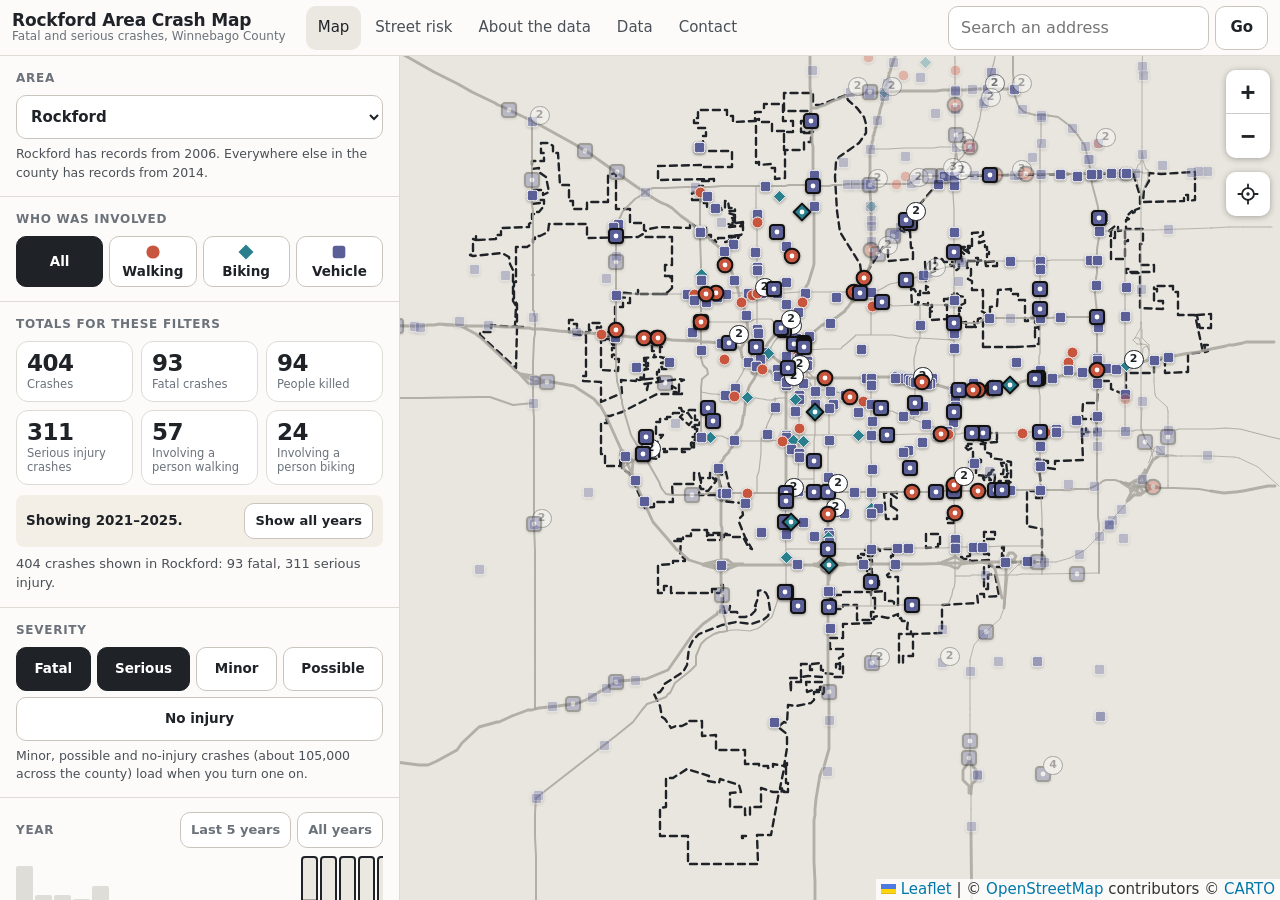
==== index.html @ ce089ec9 "Add files via upload Add Rockford Area Crash Map site." ====
<!doctype html>
<html lang="en">
<head>
<meta charset="utf-8">
<meta name="viewport" content="width=device-width, initial-scale=1, viewport-fit=cover">
<meta name="theme-color" content="#fcfbf9">
<title>Rockford Area Crash Map</title>
<meta name="description" content="Fatal and serious-injury crashes in Rockford and Winnebago County, Illinois, from Illinois Department of Transportation crash data: Rockford 2006–2025, the rest of the county 2014–2025. An initiative of I Bike Rockford.">
<meta property="og:title" content="Rockford Area Crash Map">
<meta property="og:description" content="Fatal and serious-injury crashes in Rockford and Winnebago County, Illinois.">
<link rel="icon" href="data:image/svg+xml,%3Csvg xmlns='http://www.w3.org/2000/svg' viewBox='0 0 32 32'%3E%3Ccircle cx='16' cy='16' r='12' fill='%23C8553D' stroke='%231f2328' stroke-width='3'/%3E%3Ccircle cx='16' cy='16' r='4' fill='white'/%3E%3C/svg%3E">
<link rel="stylesheet" href="vendor/leaflet/leaflet.css">
<link rel="stylesheet" href="css/style.css">
</head>
<body class="is-map">
<a class="skip" href="#panel">Skip to filters</a>

<header class="hdr">
  <a class="brand" href="#" aria-label="Rockford Area Crash Map, home"><b>Rockford Area Crash Map</b><span>Fatal and serious crashes, Winnebago County</span></a>
  <nav class="nav" aria-label="Main">
    <a href="#" data-v="">Map</a><a href="#network" data-v="network">Street risk</a><a href="#about" data-v="about">About the data</a><a href="#data" data-v="data">Data</a><a href="#contact" data-v="contact">Contact</a>
  </nav>
  <form class="search" id="search" role="search">
    <label class="sr" for="q">Search for an address in Winnebago County</label>
    <input id="q" type="search" placeholder="Search an address" autocomplete="off" enterkeyhint="search">
    <ul class="sug" id="sug" role="listbox" aria-label="Address suggestions" hidden></ul>
    <button type="submit">Go</button>
    <div class="search-msg" id="search-msg" role="status" hidden></div>
  </form>
</header>

<div id="map" role="region" aria-label="Map of crashes"></div>
<div class="loading" id="loading" role="status" hidden>Loading crashes…</div>

<aside class="panel" id="panel" aria-label="Filters and totals" data-open="false">
  <button type="button" class="sheet-handle" id="sheet-handle" aria-expanded="false" aria-controls="panel"><i></i><span id="sheet-summary">Loading…</span></button>

  <div class="sec" id="area-sec">
    <h2><label for="area">Area</label></h2>
    <select id="area" class="sel"><option value="Rockford">Rockford</option></select>
    <p class="lede" id="area-note" style="margin-top:6px;font-size:12.5px"></p>
  </div>

  <div class="sec">
    <h2>Who was involved</h2>
    <div class="seg" id="modes" role="group" aria-label="Filter by mode">
      <button type="button" data-mode="all" aria-pressed="true">All</button>
      <button type="button" data-mode="ped" aria-pressed="false"><svg class="sw" viewBox="0 0 30 30" aria-hidden="true"><circle cx="15" cy="15" r="11" fill="#C8553D"/></svg>Walking</button>
      <button type="button" data-mode="bike" aria-pressed="false"><svg class="sw" viewBox="0 0 30 30" aria-hidden="true"><polygon points="15,2.5 27.5,15 15,27.5 2.5,15" fill="#2A7F8E"/></svg>Biking</button>
      <button type="button" data-mode="veh" aria-pressed="false"><svg class="sw" viewBox="0 0 30 30" aria-hidden="true"><rect x="4.5" y="4.5" width="21" height="21" rx="4.5" fill="#5B5F97"/></svg>Vehicle</button>
    </div>
  </div>

  <div class="sec">
    <h2>Totals for these filters</h2>
    <div class="tiles">
      <div class="tile"><b id="t-n">–</b><span>Crashes</span></div>
      <div class="tile"><b id="t-fatal">–</b><span>Fatal crashes</span></div>
      <div class="tile"><b id="t-killed">–</b><span>People killed</span></div>
      <div class="tile"><b id="t-serious">–</b><span>Serious injury crashes</span></div>
      <div class="tile"><b id="t-ped">–</b><span>Involving a person walking</span></div>
      <div class="tile"><b id="t-bike">–</b><span>Involving a person biking</span></div>
    </div>
    <p class="yrnote"><b id="yrnote-text"></b> <button type="button" class="btn small" id="yrnote-all">Show all years</button></p>
    <p class="status" id="status" role="status" aria-live="polite" style="margin:8px 0 0"></p>
    <div class="empty" id="empty" hidden>No crashes match these filters.<br><button type="button" class="btn small" id="empty-reset" style="margin-top:8px">Reset filters</button></div>
  </div>

  <div class="sec">
    <h2>Severity</h2>
    <div class="chips" id="sevs" role="group" aria-label="Filter by severity">
      <button type="button" class="chip" data-s="0" aria-pressed="true">Fatal</button>
      <button type="button" class="chip" data-s="1" aria-pressed="true">Serious</button>
      <button type="button" class="chip" data-s="2" aria-pressed="false">Minor</button>
      <button type="button" class="chip" data-s="3" aria-pressed="false">Possible</button>
      <button type="button" class="chip" data-s="4" aria-pressed="false">No injury</button>
    </div>
    <p class="lede" id="sevnote" style="margin-top:6px;font-size:12.5px">Minor, possible and no-injury crashes (about 105,000 across the county) load when you turn one on.</p>
  </div>

  <div class="sec">
    <h2><span>Year</span><span class="row" style="gap:6px"><button type="button" class="btn small" id="yr-5">Last 5 years</button><button type="button" class="btn small" id="yr-all">All years</button></span></h2>
    <div class="bars" id="bars-years" role="group" aria-label="Crashes by year. Select years to filter."></div>
    <div class="key"><span><i style="background:#23272c"></i>Fatal</span><span><i style="background:#a9a59b"></i>Serious injury</span><span><i style="background:#d9d5cb"></i>Other severities</span></div>
  </div>

  <div class="sec">
    <h2>Time of day</h2>
    <div class="bars" id="bars-hours" role="group" aria-label="Crashes by time of day. Select times to filter."></div>
  </div>

  <div class="sec">
    <h2>Road</h2>
    <p class="subh">Type of road</p>
    <div class="chips" id="rcs" role="group" aria-label="Filter by type of road">
      <button type="button" class="chip" data-r="0" aria-pressed="false">Interstate / freeway</button>
      <button type="button" class="chip" data-r="1" aria-pressed="false">Principal arterial</button>
      <button type="button" class="chip" data-r="2" aria-pressed="false">Minor arterial</button>
      <button type="button" class="chip" data-r="3" aria-pressed="false">Collector</button>
      <button type="button" class="chip" data-r="4" aria-pressed="false">Local street</button>
    </div>
    <p class="subh">Who owns the road</p>
    <div class="chips" id="ows" role="group" aria-label="Filter by road owner">
      <button type="button" class="chip" data-w="0" aria-pressed="false">State (IDOT)</button>
      <button type="button" class="chip" data-w="1" aria-pressed="false">County</button>
      <button type="button" class="chip" data-w="2" aria-pressed="false">Municipal</button>
      <button type="button" class="chip" data-w="3" aria-pressed="false">Township</button>
      <button type="button" class="chip" data-w="4" aria-pressed="false">Toll, private and other</button>
    </div>
    <p class="lede" style="margin-top:6px;font-size:12.5px">Each crash is matched to the nearest mapped road. Choose none to see all.</p>
  </div>

  <div class="sec">
    <h2>Map options</h2>
    <div class="switch"><input type="checkbox" id="sw-roads" checked><label for="sw-roads">Show arterial roads by owner<small>Thicker gray lines are state roads, thinner lines are county, then municipal, township and other roads.</small></label></div>
    <div class="switch"><input type="checkbox" id="sw-hin"><label for="sw-hin">Show high-injury network<small>Stretches of street with repeated fatal and serious crashes, 2021–2025. It does not change with the filters. <a href="#network">How it was made</a></small></label></div>
    <p class="lede" id="hin-na" style="margin:-4px 0 10px;font-size:12.5px" hidden></p>
    <div class="seg" id="hin-mode" role="group" aria-label="High-injury network type" hidden style="margin:0 0 10px"><button type="button" data-hin="all" aria-pressed="true">All crashes</button><button type="button" data-hin="pb" aria-pressed="false">Walking and biking</button></div>
    <div class="switch"><input type="checkbox" id="sw-out" checked><label for="sw-out">Show crashes outside the chosen area<small>Shown faded, for context.</small></label></div>
    <div class="switch"><input type="checkbox" id="sw-count"><label for="sw-count">Count them in the totals<small>Off by default, so totals describe only the chosen area.</small></label></div>
    <div class="switch"><input type="checkbox" id="sw-extent"><label for="sw-extent">Only count crashes in the current map view<small>Totals and charts follow where you pan and zoom.</small></label></div>
  </div>

  <div class="sec">
    <h2>How to read the map</h2>
    <div class="legend" aria-label="Legend">
      <div><svg width="22" height="22" viewBox="0 0 30 30" aria-hidden="true"><circle cx="15" cy="15" r="11" fill="#C8553D" stroke="#fff" stroke-width="2"/></svg>Person walking</div>
      <div><svg width="22" height="22" viewBox="0 0 30 30" aria-hidden="true"><polygon points="15,2.5 27.5,15 15,27.5 2.5,15" fill="#2A7F8E" stroke="#fff" stroke-width="2"/></svg>Person bicycling</div>
      <div><svg width="22" height="22" viewBox="0 0 30 30" aria-hidden="true"><rect x="4.5" y="4.5" width="21" height="21" rx="4.5" fill="#5B5F97" stroke="#fff" stroke-width="2"/></svg>Other / vehicle</div>
      <div><svg width="26" height="26" viewBox="0 0 30 30" aria-hidden="true"><circle cx="15" cy="15" r="11" fill="#777" stroke="#111" stroke-width="3"/><circle cx="15" cy="15" r="3.6" fill="#fff"/></svg>Large, dark ring, white dot: fatal</div>
      <div><svg width="20" height="20" viewBox="0 0 30 30" aria-hidden="true"><circle cx="15" cy="15" r="11" fill="#777" stroke="#fff" stroke-width="2"/></svg>Smaller: serious injury</div>
      <div><svg width="22" height="22" viewBox="0 0 30 30" aria-hidden="true" style="opacity:.35"><circle cx="15" cy="15" r="11" fill="#777"/></svg>Faded: outside the chosen area</div>
      <div data-hinleg><svg width="34" height="14" viewBox="0 0 34 14" aria-hidden="true"><line x1="2" y1="7" x2="32" y2="7" stroke="#D9730D" stroke-width="4" stroke-linecap="round"/></svg>High-injury network, tier 1 (3 or more)</div>
      <div data-hinleg><svg width="34" height="14" viewBox="0 0 34 14" aria-hidden="true"><line x1="2" y1="7" x2="32" y2="7" stroke="#F0B429" stroke-width="4" stroke-linecap="round"/></svg><span id="hl-t2">High-injury network, tier 2 (exactly 2)</span></div>
      <div data-hinleg><svg width="34" height="14" viewBox="0 0 34 14" aria-hidden="true"><line x1="2" y1="7" x2="32" y2="7" stroke="#7E3A9E" stroke-width="4" stroke-linecap="round"/></svg>Walking and biking network (2 or more)</div>
      <div style="grid-column:1/-1">A number on a point means several crashes are recorded at the same spot. Tap it to see them all.</div>
    </div>
  </div>

  <div class="sec">
    <h2>Map style</h2>
    <div class="basemaps" id="bases" role="group" aria-label="Map style">
      <button type="button" class="btn small" data-base="light" aria-pressed="true">Light</button>
      <button type="button" class="btn small" data-base="sat" aria-pressed="false">Satellite</button>
    </div>
    <div class="row" style="margin-top:12px"><button type="button" class="btn" id="btn-table">View as a table</button><button type="button" class="btn" id="btn-reset">Reset filters</button><button type="button" class="btn" id="btn-copy">Copy link</button></div>
    <p class="status" id="copy-msg" role="status" aria-live="polite" style="margin:8px 0 0"></p>
  </div>
</aside>

<div class="tview" id="tview" hidden></div>

<section class="view" id="view-network" hidden aria-labelledby="network-h"><article class="doc">
<a class="back" href="#">← Back to the map</a>
<h1 id="network-h">High-injury network and crash rates</h1>
<p>Two questions come up whenever people look at a crash map. Where are fatal and serious crashes concentrated, and how do crash rates compare between types of streets? This page answers both for the whole county and for each municipality, and shows the numbers. Choose an area on the map to see its stretches.</p>
<h2>What we found</h2>
<ul>
<li><strong>A small share of streets accounts for a large share of fatal and serious crashes.</strong> Across Winnebago County, 40.5 miles of road (1.7% of 2,402 road miles) account for 38% of fatal and serious crashes. Adding a second tier, 85.7 miles (3.6%) account for 60%.</li>
<li><strong>Arterials are far more dangerous per mile than other roadway classifications.</strong> A mile of principal arterial had about 42 times as many fatal and serious crashes as a mile of local street.</li>
<li><strong>State-owned roads stand out.</strong> They are 8% of the county's road miles and had 28% of fatal and serious crashes.</li>
<li><strong>Most of the high-injury network is on arterials.</strong> 77% of the high-injury network's length is classified as principal or minor arterial. Of those arterials, 39% are state-owned, 21% are county-owned and 40% are municipal.</li>
<li><strong>The high-injury network includes most fatal and serious crashes involving a person walking or biking.</strong> 71 of the 103 fatal and serious walking and biking crashes (69%) happened on the high-injury network, as did 101 of the 161 fatal crashes (63%).</li>
<li><strong>Walking and biking crashes are concentrated in a few stretches.</strong> 13 half-mile stretches, 0.3% of road miles, account for 32% of fatal and serious crashes involving a person walking or biking.</li>
</ul>
<h2>The high-injury network on the map</h2>
<p>Turn on <strong>Show high-injury network</strong> under <em>Map options</em>. It shows the stretches for the area you have chosen, as an orange, gold or plum line over the gray road lines.</p>
<ul>
<li><strong>Tier 1 (orange).</strong> Half-mile stretches of street with <strong>3 or more</strong> fatal or serious crashes in the five years.</li>
<li><strong>Tier 2 (gold).</strong> Half-mile stretches with <strong>exactly 2</strong> such crashes, after Tier 1 is set aside. Where an area has no Tier 1 stretch, the map calls its Tier 2 stretches <strong>corridors of concern</strong>.</li>
<li><strong>Walking and biking view (plum).</strong> Half-mile stretches with <strong>2 or more</strong> fatal or serious crashes involving a person walking or biking.</li>
</ul>
<p>The same thresholds apply everywhere, so a high-injury network stretch in a smaller community is defined the same way as one in Rockford. That keeps the tiers consistent, but smaller communities will have few or no stretches. The network is fixed to 2021–2025 and does not change when you use the year filter.</p>
<p>Stretches are built from the whole county's road layer, then assigned to the municipality or unincorporated area where most of their crashes happened. A stretch that crosses a boundary, such as a road running from Rockford into Loves Park, counts all of its crashes.</p>
<div class="tbl"><table>
<thead>
<tr>
<th></th>
<th>Half-mile stretches</th>
<th>Road miles</th>
<th>Share of county road miles</th>
<th>Fatal and serious crashes covered</th>
</tr>
</thead>
<tbody>
<tr>
<td>Tier 1</td>
<td>81</td>
<td>40.5</td>
<td>1.7%</td>
<td>304 of 806 (38%)</td>
</tr>
<tr>
<td>Tier 1 and 2</td>
<td>172</td>
<td>85.7</td>
<td>3.6%</td>
<td>486 of 806 (60%)</td>
</tr>
<tr>
<td>Walking and biking</td>
<td>13</td>
<td>6.2</td>
<td>0.3%</td>
<td>33 of 103 (32%)</td>
</tr>
</tbody>
</table></div>
<h3>By municipality and unincorporated area</h3>
<p>Crashes are counted by where they happened, using municipal boundaries, not the city name in IDOT's record. Rates are fatal and serious crashes per centerline mile per year.</p>
<div class="tbl"><table>
<thead>
<tr>
<th>Area</th>
<th>Fatal and serious crashes</th>
<th>Fatal</th>
<th>Road miles</th>
<th>Crashes per mile per year</th>
<th>Tier 1 stretches</th>
<th>Tier 2 stretches</th>
<th>Walking and biking stretches</th>
</tr>
</thead>
<tbody>
<tr>
<td>Rockford</td>
<td>404</td>
<td>93</td>
<td>799.4</td>
<td>0.10</td>
<td>43</td>
<td>43</td>
<td>13</td>
</tr>
<tr>
<td>Loves Park</td>
<td>91</td>
<td>8</td>
<td>146.6</td>
<td>0.12</td>
<td>15</td>
<td>9</td>
<td>0</td>
</tr>
<tr>
<td>Machesney Park</td>
<td>54</td>
<td>8</td>
<td>145.1</td>
<td>0.07</td>
<td>7</td>
<td>3</td>
<td>0</td>
</tr>
<tr>
<td>Roscoe</td>
<td>22</td>
<td>2</td>
<td>79.8</td>
<td>0.06</td>
<td>0</td>
<td>6 (corridors of concern)</td>
<td>0</td>
</tr>
<tr>
<td>South Beloit</td>
<td>17</td>
<td>3</td>
<td>61.8</td>
<td>0.06</td>
<td>2</td>
<td>1</td>
<td>0</td>
</tr>
<tr>
<td>Cherry Valley</td>
<td>16</td>
<td>3</td>
<td>38.2</td>
<td>0.08</td>
<td>1</td>
<td>4</td>
<td>0</td>
</tr>
<tr>
<td>Rockton</td>
<td>7</td>
<td>0</td>
<td>54.6</td>
<td>0.03</td>
<td>1</td>
<td>0</td>
<td>0</td>
</tr>
<tr>
<td>Winnebago</td>
<td>3</td>
<td>0</td>
<td>22.8</td>
<td>0.03</td>
<td>1</td>
<td>0</td>
<td>0</td>
</tr>
<tr>
<td>New Milford</td>
<td>3</td>
<td>1</td>
<td>14.5</td>
<td>0.04</td>
<td>0</td>
<td>0</td>
<td>0</td>
</tr>
<tr>
<td>Pecatonica</td>
<td>0</td>
<td>0</td>
<td>15.4</td>
<td>0.00</td>
<td>0</td>
<td>0</td>
<td>0</td>
</tr>
<tr>
<td>Durand</td>
<td>0</td>
<td>0</td>
<td>11.2</td>
<td>0.00</td>
<td>0</td>
<td>0</td>
<td>0</td>
</tr>
<tr>
<td>Unincorporated Winnebago County</td>
<td>208</td>
<td>43</td>
<td>1,012.2</td>
<td>0.04</td>
<td>11</td>
<td>25</td>
<td>0</td>
</tr>
<tr>
<td><strong>Winnebago County</strong></td>
<td><strong>825</strong></td>
<td><strong>161</strong></td>
<td><strong>2,401.6</strong></td>
<td><strong>0.07</strong></td>
<td><strong>81</strong></td>
<td><strong>91</strong></td>
<td><strong>13</strong></td>
</tr>
</tbody>
</table></div>
<p>Smaller communities typically have fewer crashes. Pecatonica and Durand had none in these five years, and New Milford and Winnebago had three each, so a single crash changes their numbers noticeably. Read these rows as counts of what happened, not as a ranking of communities.</p>
<h3>The 10 half-mile stretches with the most fatal and serious crashes</h3>
<p>Ranked by fatal and serious crashes, 2021–2025. Where a street appears more than once, each row is a different stretch of it.</p>
<div class="tbl"><table>
<thead>
<tr>
<th>Rank</th>
<th>Stretch</th>
<th>Area</th>
<th>Fatal and serious crashes</th>
<th>Fatal</th>
<th>Involving walking or biking</th>
<th>Crashes per mile per year</th>
</tr>
</thead>
<tbody>
<tr>
<td>1</td>
<td>Riverside Blvd from Alpine Rd to Material Ave</td>
<td>Loves Park</td>
<td>7</td>
<td>2</td>
<td>0</td>
<td>2.8</td>
</tr>
<tr>
<td>2</td>
<td>Forest Hills Rd from Range Rd to Devon Ave</td>
<td>Loves Park</td>
<td>7</td>
<td>0</td>
<td>0</td>
<td>2.8</td>
</tr>
<tr>
<td>3</td>
<td>Blackhawk Blvd from Church St to Jefferson St</td>
<td>Rockford</td>
<td>6</td>
<td>2</td>
<td>0</td>
<td>2.4</td>
</tr>
<tr>
<td>4</td>
<td>11th St from Reed Ave to Hamilton Ave</td>
<td>Rockford</td>
<td>6</td>
<td>1</td>
<td>2</td>
<td>2.4</td>
</tr>
<tr>
<td>5</td>
<td>Riverside Blvd from Mulford Rd to Applewood Ln</td>
<td>Loves Park</td>
<td>6</td>
<td>1</td>
<td>1</td>
<td>2.4</td>
</tr>
<tr>
<td>6</td>
<td>Forest Hills Rd near Park Terrace Dr</td>
<td>Unincorporated</td>
<td>6</td>
<td>1</td>
<td>0</td>
<td>2.4</td>
</tr>
<tr>
<td>7</td>
<td>State St from Calvin Park Blvd to Fairview Ave</td>
<td>Rockford</td>
<td>6</td>
<td>0</td>
<td>0</td>
<td>2.4</td>
</tr>
<tr>
<td>8</td>
<td>Windsor Rd from Alpine Rd to Forest Hills Rd</td>
<td>Loves Park</td>
<td>6</td>
<td>0</td>
<td>0</td>
<td>2.4</td>
</tr>
<tr>
<td>9</td>
<td>State St from Alpine Rd to Rockford College Dr</td>
<td>Rockford</td>
<td>5</td>
<td>3</td>
<td>3</td>
<td>2.0</td>
</tr>
<tr>
<td>10</td>
<td>Central Ave from Auburn St to School St</td>
<td>Rockford</td>
<td>5</td>
<td>2</td>
<td>3</td>
<td>2.0</td>
</tr>
</tbody>
</table></div>
<p>Several stretches tie, so the order within a tie is not meaningful.</p>
<h2>Crash rates per street mile</h2>
<p>A rate divides the number of crashes by the miles of street and the number of years. Here, a rate is <strong>fatal and serious crashes per centerline mile per year</strong>, 2021–2025.</p>
<p>Miles are centerline miles from IDOT's road layers, for streets inside Winnebago County, 2,402 in all. A divided road counts once for each direction, and ramps are included. Of the 825 fatal and serious crashes in the county in these years, 806 could be matched to one of those streets and are counted here. The other 19 were too far from a mapped road.</p>
<h3>By type of road</h3>
<figure class="chart" role="group" aria-label="Road type: miles versus crashes"><figcaption><b>Road type: miles versus crashes</b><span>Principal and minor arterials are 13% of the county's road miles and had 64% of fatal and serious crashes, 2021–2025.</span></figcaption><div class="ckey" aria-hidden="true"><span><i class="m"></i>Share of road miles</span><span><i class="c"></i>Share of fatal and serious crashes</span></div><div class="crow"><div class="clab">Interstate or freeway</div><div class="cbars"><div class="cb"><u class="m" style="width:3.1%"></u><em><span class="sr">Interstate or freeway: </span>3%<span class="sr"> of road miles</span></em></div><div class="cb"><u class="c" style="width:7.0%"></u><em>6%<span class="sr"> of fatal and serious crashes</span></em></div></div></div><div class="crow"><div class="clab">Principal arterial</div><div class="cbars"><div class="cb"><u class="m" style="width:6.7%"></u><em><span class="sr">Principal arterial: </span>6%<span class="sr"> of road miles</span></em></div><div class="cb"><u class="c" style="width:41.9%"></u><em>38%<span class="sr"> of fatal and serious crashes</span></em></div></div></div><div class="crow"><div class="clab">Minor arterial</div><div class="cbars"><div class="cb"><u class="m" style="width:8.2%"></u><em><span class="sr">Minor arterial: </span>7%<span class="sr"> of road miles</span></em></div><div class="cb"><u class="c" style="width:29.6%"></u><em>27%<span class="sr"> of fatal and serious crashes</span></em></div></div></div><div class="crow"><div class="clab">Collector</div><div class="cbars"><div class="cb"><u class="m" style="width:17.5%"></u><em><span class="sr">Collector: </span>16%<span class="sr"> of road miles</span></em></div><div class="cb"><u class="c" style="width:18.7%"></u><em>17%<span class="sr"> of fatal and serious crashes</span></em></div></div></div><div class="crow"><div class="clab">Local street</div><div class="cbars"><div class="cb"><u class="m" style="width:75.6%"></u><em><span class="sr">Local street: </span>68%<span class="sr"> of road miles</span></em></div><div class="cb"><u class="c" style="width:13.8%"></u><em>12%<span class="sr"> of fatal and serious crashes</span></em></div></div></div></figure><figure class="chart" role="group" aria-label="Crashes per mile per year, by road type"><figcaption><b>Crashes per mile per year, by road type</b><span>Fatal and serious-injury crashes per centerline mile per year, 2021–2025.</span></figcaption><div class="crow"><div class="clab">Interstate or freeway</div><div class="cbars"><div class="cb"><u class="c" style="width:27.3%"></u><em>0.15<span class="sr"> crashes per mile per year</span></em></div></div></div><div class="crow"><div class="clab">Principal arterial</div><div class="cbars"><div class="cb"><u class="c" style="width:76.4%"></u><em>0.42<span class="sr"> crashes per mile per year</span></em></div></div></div><div class="crow"><div class="clab">Minor arterial</div><div class="cbars"><div class="cb"><u class="c" style="width:43.6%"></u><em>0.24<span class="sr"> crashes per mile per year</span></em></div></div></div><div class="crow"><div class="clab">Collector</div><div class="cbars"><div class="cb"><u class="c" style="width:12.7%"></u><em>0.07<span class="sr"> crashes per mile per year</span></em></div></div></div><div class="crow"><div class="clab">Local street</div><div class="cbars"><div class="cb"><u class="c" style="width:1.8%"></u><em>0.01<span class="sr"> crashes per mile per year</span></em></div></div></div></figure><details class="tdet"><summary>Show the table</summary><div class="tbl"><table>
<thead>
<tr>
<th>Road type</th>
<th>Miles</th>
<th>Share of road miles</th>
<th>Fatal and serious crashes</th>
<th>Crashes per mile per year</th>
</tr>
</thead>
<tbody>
<tr>
<td>Interstate or freeway</td>
<td>66.2</td>
<td>2.8%</td>
<td>51</td>
<td>0.15</td>
</tr>
<tr>
<td>Principal arterial</td>
<td>144.5</td>
<td>6.0%</td>
<td>304</td>
<td>0.42</td>
</tr>
<tr>
<td>Minor arterial</td>
<td>178.1</td>
<td>7.4%</td>
<td>215</td>
<td>0.24</td>
</tr>
<tr>
<td>Collector</td>
<td>379.2</td>
<td>15.8%</td>
<td>136</td>
<td>0.07</td>
</tr>
<tr>
<td>Local street</td>
<td>1,633.6</td>
<td>68.0%</td>
<td>100</td>
<td>0.01</td>
</tr>
</tbody>
</table></div></details>
<h3>By who owns the road</h3>
<figure class="chart" role="group" aria-label="Road owner: miles versus crashes"><figcaption><b>Road owner: miles versus crashes</b><span>State roads are 8% of the county's road miles and had 28% of fatal and serious crashes, 2021–2025.</span></figcaption><div class="ckey" aria-hidden="true"><span><i class="m"></i>Share of road miles</span><span><i class="c"></i>Share of fatal and serious crashes</span></div><div class="crow"><div class="clab">State (IDOT)</div><div class="cbars"><div class="cb"><u class="m" style="width:8.6%"></u><em><span class="sr">State (IDOT): </span>8%<span class="sr"> of road miles</span></em></div><div class="cb"><u class="c" style="width:31.3%"></u><em>28%<span class="sr"> of fatal and serious crashes</span></em></div></div></div><div class="crow"><div class="clab">County</div><div class="cbars"><div class="cb"><u class="m" style="width:12.8%"></u><em><span class="sr">County: </span>11%<span class="sr"> of road miles</span></em></div><div class="cb"><u class="c" style="width:22.5%"></u><em>20%<span class="sr"> of fatal and serious crashes</span></em></div></div></div><div class="crow"><div class="clab">Municipal</div><div class="cbars"><div class="cb"><u class="m" style="width:55.9%"></u><em><span class="sr">Municipal: </span>50%<span class="sr"> of road miles</span></em></div><div class="cb"><u class="c" style="width:45.6%"></u><em>41%<span class="sr"> of fatal and serious crashes</span></em></div></div></div><div class="crow"><div class="clab">Township or road district</div><div class="cbars"><div class="cb"><u class="m" style="width:30.3%"></u><em><span class="sr">Township or road district: </span>27%<span class="sr"> of road miles</span></em></div><div class="cb"><u class="c" style="width:6.6%"></u><em>6%<span class="sr"> of fatal and serious crashes</span></em></div></div></div><div class="crow"><div class="clab">Toll, private and other</div><div class="cbars"><div class="cb"><u class="m" style="width:3.6%"></u><em><span class="sr">Toll, private and other: </span>3%<span class="sr"> of road miles</span></em></div><div class="cb"><u class="c" style="width:5.1%"></u><em>5%<span class="sr"> of fatal and serious crashes</span></em></div></div></div></figure><details class="tdet"><summary>Show the table</summary><div class="tbl"><table>
<thead>
<tr>
<th>Owner</th>
<th>Miles</th>
<th>Share of road miles</th>
<th>Fatal and serious crashes</th>
<th>Crashes per mile per year</th>
</tr>
</thead>
<tbody>
<tr>
<td>State (IDOT)</td>
<td>186.1</td>
<td>7.7%</td>
<td>227</td>
<td>0.24</td>
</tr>
<tr>
<td>County</td>
<td>275.6</td>
<td>11.5%</td>
<td>163</td>
<td>0.12</td>
</tr>
<tr>
<td>Municipal</td>
<td>1,207.2</td>
<td>50.3%</td>
<td>331</td>
<td>0.05</td>
</tr>
<tr>
<td>Township or road district</td>
<td>655.7</td>
<td>27.3%</td>
<td>48</td>
<td>0.01</td>
</tr>
<tr>
<td>Toll, private and other</td>
<td>77.0</td>
<td>3.2%</td>
<td>37</td>
<td>0.10</td>
</tr>
</tbody>
</table></div></details>
<p>Municipal means a city or village. Township includes road districts. "Toll, private and other" includes the Illinois Tollway, other state agencies and federal land.</p>
<h3>Road type and owner together</h3>
<p>Owner differences shrink once you compare similar roads. Principal arterials had about 0.37 crashes per mile per year on state roads, 0.48 on county roads and 0.50 on municipal roads. Much of the gap in the owner table above comes from the State owning more arterial miles.</p>
<div class="tbl"><table>
<thead>
<tr>
<th>Road type</th>
<th>Owner</th>
<th>Miles</th>
<th>Fatal and serious crashes</th>
<th>Crashes per mile per year</th>
</tr>
</thead>
<tbody>
<tr>
<td>Interstate or freeway</td>
<td>State (IDOT)</td>
<td>30.9</td>
<td>20</td>
<td>0.13</td>
</tr>
<tr>
<td>Interstate or freeway</td>
<td>Toll, private and other</td>
<td>35.3</td>
<td>31</td>
<td>0.18</td>
</tr>
<tr>
<td>Principal arterial</td>
<td>State (IDOT)</td>
<td>84.8</td>
<td>158</td>
<td>0.37</td>
</tr>
<tr>
<td>Principal arterial</td>
<td>County</td>
<td>29.7</td>
<td>71</td>
<td>0.48</td>
</tr>
<tr>
<td>Principal arterial</td>
<td>Municipal</td>
<td>30.0</td>
<td>75</td>
<td>0.50</td>
</tr>
<tr>
<td>Minor arterial</td>
<td>State (IDOT)</td>
<td>45.5</td>
<td>40</td>
<td>0.18</td>
</tr>
<tr>
<td>Minor arterial</td>
<td>County</td>
<td>53.2</td>
<td>50</td>
<td>0.19</td>
</tr>
<tr>
<td>Minor arterial</td>
<td>Municipal</td>
<td>70.8</td>
<td>117</td>
<td>0.33</td>
</tr>
<tr>
<td>Collector</td>
<td>County</td>
<td>146.6</td>
<td>41</td>
<td>0.06</td>
</tr>
<tr>
<td>Collector</td>
<td>Municipal</td>
<td>174.8</td>
<td>70</td>
<td>0.08</td>
</tr>
<tr>
<td>Collector</td>
<td>Township or road district</td>
<td>45.6</td>
<td>17</td>
<td>0.07</td>
</tr>
<tr>
<td>Local street</td>
<td>State (IDOT)</td>
<td>15.1</td>
<td>2</td>
<td>0.03</td>
</tr>
<tr>
<td>Local street</td>
<td>County</td>
<td>46.2</td>
<td>1</td>
<td>0.00</td>
</tr>
<tr>
<td>Local street</td>
<td>Municipal</td>
<td>931.6</td>
<td>69</td>
<td>0.01</td>
</tr>
<tr>
<td>Local street</td>
<td>Township or road district</td>
<td>601.3</td>
<td>23</td>
<td>0.01</td>
</tr>
<tr>
<td>Local street</td>
<td>Toll, private and other</td>
<td>39.3</td>
<td>5</td>
<td>0.03</td>
</tr>
</tbody>
</table></div>
<p>Small combinations, such as township collectors on tollways, are left out of this table because they have very little road or very few crashes.</p>
<h3>For Rockford alone</h3>
<p>Inside the Rockford city limits, 390 of the 404 fatal and serious crashes were matched to 799 miles of street. Principal arterials had 0.52 crashes per mile per year, minor arterials 0.32, collectors 0.08 and local streets 0.02. State roads had 0.40, county roads 0.36 and municipal streets 0.06.</p>
<div class="tbl"><table>
<thead>
<tr>
<th>Road type</th>
<th>Miles</th>
<th>Fatal and serious crashes</th>
<th>Crashes per mile per year</th>
</tr>
</thead>
<tbody>
<tr>
<td>Interstate or freeway</td>
<td>18.8</td>
<td>11</td>
<td>0.12</td>
</tr>
<tr>
<td>Principal arterial</td>
<td>67.8</td>
<td>176</td>
<td>0.52</td>
</tr>
<tr>
<td>Minor arterial</td>
<td>67.6</td>
<td>109</td>
<td>0.32</td>
</tr>
<tr>
<td>Collector</td>
<td>104.8</td>
<td>44</td>
<td>0.08</td>
</tr>
<tr>
<td>Local street</td>
<td>540.5</td>
<td>50</td>
<td>0.02</td>
</tr>
</tbody>
</table></div>
<div class="tbl"><table>
<thead>
<tr>
<th>Owner</th>
<th>Miles</th>
<th>Fatal and serious crashes</th>
<th>Crashes per mile per year</th>
</tr>
</thead>
<tbody>
<tr>
<td>State (IDOT)</td>
<td>56.0</td>
<td>113</td>
<td>0.40</td>
</tr>
<tr>
<td>County</td>
<td>32.4</td>
<td>58</td>
<td>0.36</td>
</tr>
<tr>
<td>Municipal</td>
<td>677.4</td>
<td>213</td>
<td>0.06</td>
</tr>
<tr>
<td>Township or road district</td>
<td>23.9</td>
<td>4</td>
<td>0.03</td>
</tr>
<tr>
<td>Toll, private and other</td>
<td>9.8</td>
<td>2</td>
<td>0.04</td>
</tr>
</tbody>
</table></div>
<p>Rockford has 43 Tier 1 stretches (21.5 miles) and 43 Tier 2 stretches (21.2 miles). Of Rockford's fatal and serious crashes, 60 of 80 involving walking or biking and 61 of 93 fatal crashes happened on these stretches.</p>
<h2>How this differs from the traffic safety action plans</h2>
<p>Region 1 Planning Council's Winnebago County Traffic Safety Action Plan (June 2025) and the City of Rockford Traffic Safety Action Plan (September 2025) each include a high-injury network. They are official planning documents. This map is a volunteer tool and does not replace them, and all three are meant to be read side by side. The main differences are below.</p>
<ul>
<li><strong>Years.</strong> Both plans use crashes from 2017 through 2022. This map uses 2021 through 2025.</li>
<li><strong>Segments and ranking.</strong> The county plan joins roads between intersections of minor collectors or larger into segments, assigns each fatal or serious crash to the nearest segment within 150 feet, and sorts segments into five classes by crash frequency. This map slides a half-mile window along each road and uses two fixed thresholds, so it can show a corridor made of many short blocks.</li>
<li><strong>Traffic volume.</strong> The county plan reports crash rates per 100 million vehicle miles traveled. This map does not use traffic volume, so it shows where crashes happened and not risk per trip.</li>
<li><strong>Equity.</strong> The county plan compares its network with census tracts that have persistent poverty. This map has no equity overlay.</li>
<li><strong>Place.</strong> The county plan covers all of Winnebago County and the City plan covers Rockford. This map covers the county and lets you choose a municipality.</li>
</ul>
<p>The results are similar where they overlap. Riverside Blvd and Forest Hills Rd in Loves Park rank at or near the top of both the county plan and this map.</p>
<h2>What to keep in mind</h2>
<ul>
<li><strong>Small numbers.</strong> Many streets have only a few serious crashes in five years. Treat the tiers as groups, not as a precise ranking.</li>
<li><strong>No traffic counts.</strong> These are rates per mile of street, not per mile driven, walked or biked. A busy street will show more crashes simply because more people use it. We did not have traffic volumes for every street.</li>
<li><strong>Crashes, not causes.</strong> The high-injury network says where fatal and serious crashes have happened. It does not say why, and it does not say who was at fault.</li>
<li><strong>Police-reported crashes only.</strong> Crashes that were not reported, and near misses, are not counted. Walking and biking crashes are more likely to be under-reported.</li>
<li><strong>Reporting varies.</strong> Crash records come from many police agencies, and how fully each agency records severity and location can differ. Compare places with care.</li>
<li><strong>Matching is imperfect.</strong> A crash on a side street near an arterial can be matched to the arterial. Each crash is matched to the nearest mapped road within 100 feet, and where it is within 25 feet of two roads, such as at an intersection, to the higher-class road. We used the same rule for every crash.</li>
<li><strong>The half-mile window is a choice.</strong> A different window or a different cutoff would give a somewhat different high-injury network. In an earlier Rockford-only version, a ten-year network using a higher bar of 4 crashes in a half mile overlapped 84% of the five-year Tier 1 length, so the main corridors did not depend on the five years we chose.</li>
<li><strong>Not a priority list.</strong> A safety program should also consider who lives nearby, how many people walk and bike there, and what can be fixed. This page does not.</li>
</ul>
<h2>Check or reproduce it</h2>
<p>The crash files on the <a href="#data">Data</a> page have the crash location, severity and mode, the area, and the road type and road owner each crash was matched to. The road layers are IDOT's statewide functional class and jurisdiction layers. Boundaries come from the City of Rockford and the U.S. Census Bureau. Write to us from the <a href="#contact">Contact</a> page if you would like the street-level results behind the tables.</p>
<p>The high-injury network will be rebuilt when IDOT publishes the 2026 crashes.</p>
<footer class="foot">An initiative of I Bike Rockford, a volunteer group. Not an official City of Rockford or IDOT product.</footer>
</article></section>

<section class="view" id="view-about" hidden aria-labelledby="about-h"><article class="doc">
<a class="back" href="#">← Back to the map</a>
<h1 id="about-h">About the data, methodology and limitations</h1>
<h2>Who makes this map</h2>
<p>This map is an initiative of I Bike Rockford, a volunteer group. It is not a product of the City of Rockford, the Illinois Department of Transportation (IDOT), or any employer or firm. It is offered in good faith as a public resource.</p>
<h2>What the map shows</h2>
<p>Crashes in Rockford from 2006 through 2025, and in the rest of Winnebago County (its other cities and villages and the unincorporated areas) from 2014 through 2025, that were reported to police and entered in the State of Illinois crash database. The map highlights crashes in which someone was killed or seriously injured, with a focus on people walking and biking.</p>
<p>Beyond mere data points, each dot represents a person: a cherished friend, a beloved family member. The map shows attributes gathered from public records. </p>
<h2>Where the data comes from</h2>
<ul>
<li><strong>Crash records.</strong> Illinois Department of Transportation (IDOT) statewide crash data, 2006–2025. Rockford crashes were selected from IDOT's files. Records for 2016–2025 come from IDOT's Safety Data Mart extracts. Records for 2006–2015 come from IDOT's earlier GIS crash extracts. This map contains IDOT crash data only, apart from the person-level facts about fatal crashes described next.</li>
<li><strong>Person-level facts about deaths (role and age band).</strong> the U.S. National Highway Traffic Safety Administration's Fatality Analysis Reporting System (FARS), 2006–2024. IDOT's public crash files describe the crash, not the people in it, so for fatal crashes we matched IDOT records to FARS by date, time and location. Of 412 IDOT fatal crashes on this map in 2006–2024, 403 (98%) matched confidently, and in every one of those both sources record the same number of people killed. The other nine had no confident match and show no person-level facts. FARS does not contain names. It covers deaths only (not injuries), and 2025 is not yet published, so 2025 fatal crashes show no person-level facts.</li>
<li><strong>City limits.</strong> City of Rockford city limits, from the City's public GIS service (retrieved October 2026).</li>
<li><strong>Data as of.</strong> October 2026. IDOT's most recent extract (2025) is dated July 22, 2026. IDOT revises past years after the fact, so counts can change slightly. The map ends at 2025. Data for 2026 will be added when IDOT publishes it.</li>
</ul>
<h2>How we prepared it</h2>
<p>IDOT changed its data layout several times between 2006 and 2025. We combined all years into one consistent format: the same field names, the same category labels, and one location system. We repaired formatting errors in IDOT's files, removed 13 duplicate records, and tested every location against the city and county boundaries. Every field is described on the Data Dictionary page.</p>
<h2>What the terms mean</h2>
<p>Crash severity follows the standard KABCO scale and is assigned by the police officer at the scene, based on the most severe injury in the crash:</p>
<div class="tbl"><table>
<thead>
<tr>
<th>Code</th>
<th>Meaning</th>
</tr>
</thead>
<tbody>
<tr>
<td>K</td>
<td>Fatal: a person died</td>
</tr>
<tr>
<td>A</td>
<td>Serious injury: an incapacitating injury (for example, a person who could not walk away)</td>
</tr>
<tr>
<td>B</td>
<td>Minor injury: visible, non-incapacitating injury</td>
</tr>
<tr>
<td>C</td>
<td>Possible injury: complaint of pain, no visible injury</td>
</tr>
<tr>
<td>O</td>
<td>No injury (property damage only)</td>
</tr>
</tbody>
</table></div>
<p>"Pedestrian" and "bicycle" crashes are crashes IDOT classifies as a pedestrian or pedalcyclist collision. "Serious injury crash" means a crash with at least one A-level injury, not the number of people seriously injured.</p>
<h2>What this map cannot tell you</h2>
<p><strong>These numbers are a minimum, not a complete count.</strong></p>
<ul>
<li><strong>Only police-reported crashes are included.</strong> Many crashes involving people walking and biking are never reported: when no one calls the police, when the person is hurt but leaves, or when no motor vehicle stops. Crashes reported later by phone or online are more likely to be missing or incomplete. The data to estimate how many are missed does not exist.</li>
<li><strong>Near misses and falls are invisible.</strong> A person who swerves to avoid a car, hits a pothole, or falls off a bike and is hurt, without colliding with anything or filing a report, does not appear. Neither do the many close calls that never become a crash. A street can feel dangerous long before it shows up in this data.</li>
<li><strong>Severity is an officer's judgment at the scene,</strong> not a medical finding. Injuries that prove more serious later may not be updated, and a crash can be reclassified after a death that occurs days later.</li>
<li><strong>Locations are approximate.</strong> IDOT often places crashes at an intersection's center or along a street segment. Many crashes can share one point. Where that happens the map groups them and shows a count. A dot is not an exact spot on the pavement.</li>
<li><strong>People walking and biking are identified by the type of first collision</strong> recorded in the report. Some crashes that injured a pedestrian or cyclist may be coded differently and are not counted as such here.</li>
<li><strong>No fault is assigned.</strong> The map does not show who caused a crash.</li>
<li><strong>Recent years can change.</strong> The most recent data is the least complete.</li>
<li><strong>Counts are not rates.</strong> More crashes on a street can simply mean more people use it. This map shows counts, not risk per mile traveled or per person.</li>
<li><strong>Trends need care.</strong> The number of crashes and the way they are classified shift over 20 years because of changing reporting practices, forms, and events such as the 2020 pandemic. Dips and spikes (for example, an unusually high number of deaths in 2013 and 2021) should be checked against other sources before drawing conclusions.</li>
<li><strong>City limits.</strong> about 3% of the crashes IDOT labels "Rockford" (2,251 of about 82,000) plot outside the current city limits, most of them within 150 feet of the line, on streets that run along the boundary. They are shown on the map as faded points and are left out of the headline totals unless you choose to include them. About 1,300 crashes since 2016 plot inside the city limits but are labeled by IDOT as unincorporated or as another town. They are not shown.</li>
<li><strong>Street names</strong> come from IDOT for 2025 only. For earlier years the map shows the location but not a street name.</li>
<li><strong>FARS differences.</strong> FARS counts a death if it happens within 30 days of the crash and applies its own coding rules, so its counts can differ from IDOT's. Roles (for example, person walking) come from FARS where matched and can differ from the collision type IDOT records.</li>
</ul>
<h2>Using this data</h2>
<p>You are welcome to use the map and the downloadable data for advocacy, research, planning and reporting. Please credit "I Bike Rockford, using Illinois Department of Transportation crash data" and note the data-as-of date. Crash records are from IDOT. This map is not an official IDOT or City product, and its figures may differ from official statistics.</p>
<h2>Language we use</h2>
<p>We say "crash," not "accident," because crashes have causes that can be addressed. We say "person killed" or "person seriously injured."</p>
<footer class="foot">An initiative of I Bike Rockford, a volunteer group. Not an official City of Rockford or IDOT product.</footer>
</article></section>

<section class="view" id="view-data" hidden aria-labelledby="data-h"><article class="doc">
<a class="back" href="#">← Back to the map</a>
<h1 id="data-h">Data</h1>
<p>Everything on the map comes from crash records of the Illinois Department of Transportation (IDOT): Rockford 2006–2025 and the rest of Winnebago County 2014–2025, plus person-level facts about fatal crashes from the federal FARS database. Download the crash files to explore them yourself. Each file has one row per crash, and the AREA column says where it happened.</p>
<div class="dl"><a href="downloads/Winnebago_County_Crashes_2006-2025.zip" download>All of Winnebago County, 2006–2025 (ZIP, one CSV, 107,953 rows)</a><a href="downloads/Rockford_Crashes_2016-2025.csv" download>Rockford, 2016–2025 (CSV)</a><a href="downloads/Rockford_Crashes_2006-2015.csv" download>Rockford, 2006–2015 (CSV)</a><a href="downloads/Winnebago_County_Outside_Rockford_Crashes_2014-2025.csv" download>Rest of Winnebago County, 2014–2025 (CSV)</a></div>
<p class="note"><b>Please credit:</b> “I Bike Rockford, using Illinois Department of Transportation crash data.” Rockford is counted by the city boundary, so a crash IDOT labels “Rockford” that plots outside the limits is listed under the place where it plots. Records before 2014 exist for Rockford only. 167 crashes have no usable location and are in the files but not on the map.</p>

<h2>Data dictionary</h2>
<div class="tbl"><table>
<thead>
<tr>
<th>Field</th>
<th>Format</th>
<th>Description</th>
</tr>
</thead>
<tbody>
<tr>
<td>CRASH_ID</td>
<td>Text (20)</td>
<td>Unique crash identifier. 2016–2025: IDOT Illinois Crash Number (ICN), 12 digits, e.g. 202501010371. 2006–2015: legacy report ID, format YY-NNNNNNN, e.g. 06-1268553. Unique within every layer. Use it as the key for joining other data.</td>
</tr>
<tr>
<td>SRC</td>
<td>Text (20)</td>
<td>Source batch the record came from: 'Legacy 2006-2015' (older IDOT GIS extracts) or 'IDOT SDM extract' (Safety Data Mart statewide extracts, 2016–2025).</td>
</tr>
<tr>
<td>YEAR</td>
<td>Integer (4)</td>
<td>Crash year, four digits (e.g. 2019).</td>
</tr>
<tr>
<td>CRASH_DATE</td>
<td>Text (10)</td>
<td>Crash date as ISO text YYYY-MM-DD (e.g. 2025-12-31). Built from year, month and day so it reads the same in every year.</td>
</tr>
<tr>
<td>MONTH</td>
<td>Integer (2)</td>
<td>Month of crash, 1–12.</td>
</tr>
<tr>
<td>DAY</td>
<td>Integer (2)</td>
<td>Day of month, 1–31.</td>
</tr>
<tr>
<td>HOUR</td>
<td>Integer (2)</td>
<td>Hour of crash on a 24-hour clock, 0–23 (0 = midnight hour). Minutes are not carried. IDOT dropped crash minute from the 2025 extract.</td>
</tr>
<tr>
<td>DOW</td>
<td>Text (9)</td>
<td>Day of week, full name (Monday … Sunday).</td>
</tr>
<tr>
<td>SEVERITY</td>
<td>Text (1)</td>
<td>Crash severity on the KABCO scale, by the most severe injury in the crash: K = fatal, A = suspected serious injury, B = suspected minor injury, C = possible injury, O = no injury (property damage only), U = unknown (record had no severity).</td>
</tr>
<tr>
<td>SEV_LABEL</td>
<td>Text (34)</td>
<td>Plain-language label for SEVERITY: Fatal, A - Serious injury, B - Minor injury, C - Possible injury, No injury (property damage only), Unknown.</td>
</tr>
<tr>
<td>N_KILLED</td>
<td>Integer (3)</td>
<td>Number of people killed in the crash.</td>
</tr>
<tr>
<td>N_INJURED</td>
<td>Integer (3)</td>
<td>Total number of people injured in the crash, all severities A+B+C (does not include fatalities).</td>
</tr>
<tr>
<td>N_A_INJ</td>
<td>Integer (3)</td>
<td>Number of people with A (serious) injuries. 2016–2025 only. Blank for 2006–2015 because the legacy extracts carry only a total.</td>
</tr>
<tr>
<td>N_B_INJ</td>
<td>Integer (3)</td>
<td>Number of people with B (minor) injuries. 2016–2025 only.</td>
</tr>
<tr>
<td>N_C_INJ</td>
<td>Integer (3)</td>
<td>Number of people with C (possible) injuries. 2016–2025 only.</td>
</tr>
<tr>
<td>N_VEH</td>
<td>Integer (2)</td>
<td>Number of motor vehicles involved.</td>
</tr>
<tr>
<td>COLL_TYPE</td>
<td>Text (30)</td>
<td>Type of first collision / first harmful event as coded by IDOT, harmonized across eras: Angle, Animal, Fixed Object, Front to Front, Front to Rear, Other Non-Collision, Other Object, Overturned, Parked Motor Vehicle, Pedalcyclist, Pedestrian, Rear to Front, Rear to Rear, Rear to Side, Sideswipe Opposite Direction, Sideswipe Same Direction, Train, Turning, Unknown.</td>
</tr>
<tr>
<td>MODE</td>
<td>Text (10)</td>
<td>Vulnerable-road-user flag derived from COLL_TYPE: 'Pedestrian' (COLL_TYPE = Pedestrian), 'Bicycle' (COLL_TYPE = Pedalcyclist), else 'Other'. LIMITATION: based on first collision type only. A crash where a pedestrian or cyclist was hurt but the first event was something else is coded 'Other'.</td>
</tr>
<tr>
<td>INTERSEC</td>
<td>Text (1)</td>
<td>Intersection-related crash: Y or N (as coded by the reporting officer).</td>
</tr>
<tr>
<td>HIT_RUN</td>
<td>Text (1)</td>
<td>Hit-and-run: Y or N. 2016–2025 only. Blank for 2006–2015.</td>
</tr>
<tr>
<td>CAUSE1</td>
<td>Text (80)</td>
<td>Primary contributing circumstance coded by the reporting officer (e.g. 'Failing to Yield Right of Way'). 2016–2025 only. Officer-coded and preliminary. NOT a finding of fault.</td>
</tr>
<tr>
<td>CAUSE2</td>
<td>Text (80)</td>
<td>Secondary contributing circumstance, same coding as CAUSE1. 2016–2025 only. '(N/A)' means none recorded.</td>
</tr>
<tr>
<td>WEATHER</td>
<td>Text (24)</td>
<td>Weather condition: Clear, Cloudy/Overcast, Rain, Snow, Blowing Snow, Sleet/Hail, Freezing Rain/Drizzle, Fog/Smoke/Haze, Severe Cross Wind, Other, Unknown.</td>
</tr>
<tr>
<td>LIGHTING</td>
<td>Text (24)</td>
<td>Lighting condition: Daylight, Dawn, Dusk, Darkness, Darkness - Lighted Road (written 'Darkness, Lighted Road'), Unknown.</td>
</tr>
<tr>
<td>SURF_COND</td>
<td>Text (20)</td>
<td>Road surface condition: Dry, Wet, Snow or Slush, Ice, Sand, Mud, Dirt, Other, Unknown.</td>
</tr>
<tr>
<td>RD_DEFECT</td>
<td>Text (24)</td>
<td>Road defect: No Defects, Worn Surface, Rut, Holes, Shoulders, Debris On Roadway, Construction Zone, Maintenance Zone, Utility Work Zone, Work Zone - Unknown, Other, Unknown. (Work-zone values appear only in the older extracts. Newer extracts record work zones separately, see WORKZONE.)</td>
</tr>
<tr>
<td>TRAF_CNTRL</td>
<td>Text (28)</td>
<td>Traffic control device at the crash location: No Controls, Traffic Signal, Stop Sign/Flasher, Yield, Lane Use Marking, School Zone, Pedestrian Crossing Sign, Flashing Control Signal, RR Crossing Gate/Sign, Other RR Crossing, Police/Flagman, No Passing, Delineators, Other Warning Sign, Other Regulatory Sign, Other, Unknown.</td>
</tr>
<tr>
<td>TC_FUNC</td>
<td>Text (26)</td>
<td>Whether the traffic control was working: Functioning Properly, Functioning Improperly, Not Functioning, Worn Reflective Material, Missing, Other, Unknown. 2016–2025 only. Blank when there was no control or for 2006–2015.</td>
</tr>
<tr>
<td>WORKZONE</td>
<td>Text (1)</td>
<td>Crash in a work zone: Y or N. Blank = could not be determined (about 680 records in 2019 where IDOT's source file is misaligned).</td>
</tr>
<tr>
<td>ROUTE</td>
<td>Text (12)</td>
<td>IDOT route number of the road (0 = none/local street). Numbers only, not street names.</td>
</tr>
<tr>
<td>STREET</td>
<td>Text (60)</td>
<td>Street name of the crash location. Only available in the 2025 extract. Blank for all other years.</td>
</tr>
<tr>
<td>AT_INTERS</td>
<td>Text (80)</td>
<td>Nearest intersection as 'Street A/Street B'. 2025 only. Blank otherwise.</td>
</tr>
<tr>
<td>LAT</td>
<td>Decimal (12,7)</td>
<td>Latitude, WGS84 decimal degrees, computed from the point geometry.</td>
</tr>
<tr>
<td>LON</td>
<td>Decimal (12,7)</td>
<td>Longitude, WGS84 decimal degrees, computed from the point geometry.</td>
</tr>
<tr>
<td>XY_QA</td>
<td>Text (32)</td>
<td>Location quality flag. 'OK' = normal. 'FROM_IDOT_TS_XY' = geometry was invalid so IDOT's own coordinate columns were used. 'CHECK_OUTSIDE_EXPECTED_EXTENT' = IDOT assigns it to Rockford but the point is outside the expected city area. Verify before mapping. 'NO_LOCATION' = no usable coordinates (such crashes appear in the CSV but are not mapped).</td>
</tr>
<tr>
<td>AREA</td>
<td>Text</td>
<td>Where the crash point falls, decided by its location and not by the label IDOT used: Rockford (inside the City of Rockford limits), another city or village in Winnebago County, or Unincorporated Winnebago County. For the few crashes with no usable location, or a point outside the county line, the area is taken from IDOT's city label.</td>
</tr>
<tr>
<td>AREA_SRC</td>
<td>Text</td>
<td>How AREA was decided: 'geometry' (the crash point was tested against city, village and county boundaries) or 'idot_label' (no usable location, so IDOT's city label was used).</td>
</tr>
<tr>
<td>IN_CITY_OF_ROCKFORD</td>
<td>Text (1)</td>
<td>Y if AREA is Rockford, N otherwise.</td>
</tr>
<tr>
<td>IDOT_CITY</td>
<td>Text</td>
<td>The city or village name in IDOT's own record. It is a reporting label, not a map location, so it can differ from AREA. Blank for 2006–2013.</td>
</tr>
<tr>
<td>TOWNSHIP</td>
<td>Text</td>
<td>Township name in IDOT's record. Blank for 2006–2013.</td>
</tr>
<tr>
<td>AGENCY_TYPE</td>
<td>Text</td>
<td>Type of reporting police agency in IDOT's record. Blank for 2006–2013.</td>
</tr>
<tr>
<td>ROAD_CLASS</td>
<td>Text</td>
<td>Functional class of the road the crash was matched to, from the Illinois Department of Transportation (IDOT) functional class layer: Interstate or freeway, Principal arterial, Minor arterial, Collector or Local street. Matched by location to the nearest mapped road within 100 feet. Where a crash is within 25 feet of more than one road (such as at an intersection) the higher-class road is used. Blank if no road is within 100 feet.</td>
</tr>
<tr>
<td>ROAD_OWNER</td>
<td>Text</td>
<td>Who has jurisdiction over that road, from the IDOT jurisdiction layer: State (IDOT), County, Municipal (any city or village), Township or road district, or Toll, private and other. Matched the same way as ROAD_CLASS. Blank if no road is within 100 feet.</td>
</tr>
<tr>
<td>FARS_MATCH</td>
<td>Text (9)</td>
<td>For fatal crashes in 2006–2024 matched to the federal FARS database: 'confirmed' (same date, within one hour and 0.25 mile) or 'probable' (slightly looser). Blank = not matched, not fatal, or 2025 (FARS has not published 2025).</td>
</tr>
<tr>
<td>FARS_ROLES_AGE</td>
<td>Text</td>
<td>People killed, from FARS: role (driver, passenger, person walking, person bicycling) and five- or ten-year age band, separated by semicolons when more than one person died. No names.</td>
</tr>
<tr>
<td>FARS_SEX</td>
<td>Text</td>
<td>Sex of each person killed, from FARS, in the same order as FARS_ROLES_AGE.</td>
</tr>
<tr>
<td>DRUNK_DRIVER_INVOLVED</td>
<td>Text (1)</td>
<td>Y if FARS records at least one driver with a blood alcohol concentration of 0.08 or higher in the crash; N otherwise. Matched fatal crashes only.</td>
</tr>
</tbody>
</table></div>
<h2>Notes</h2>
<ul>
<li><strong>Coordinates.</strong> LAT and LON are WGS84 decimal degrees.</li>
<li><strong>Blank values.</strong> a blank means the item was not collected for that year (for example, cause codes before 2016) or was not recorded. It does not mean "no".</li>
<li><strong>Category labels</strong> were standardized across years because IDOT changed its wording over time. The original wording is preserved where it carries a different meaning.</li>
<li><strong>Source.</strong> Illinois Department of Transportation crash data, 2006–2025.</li>
</ul>
<footer class="foot">An initiative of I Bike Rockford, a volunteer group. Not an official City of Rockford or IDOT product.</footer>
</article></section>

<section class="view" id="view-contact" hidden aria-labelledby="contact-h"><article class="doc">
<a class="back" href="#">← Back to the map</a>
<h1 id="contact-h">Contact</h1>
<h2>Get in touch</h2>
<p>This map is an initiative of I Bike Rockford, a volunteer group. We read every message and reply as volunteers' time allows.</p>
<p><strong>Email.</strong> <a href="mailto:ibikerockford@gmail.com">ibikerockford@gmail.com</a></p>
<h2>What to write to us about</h2>
<ul>
<li><strong>A crash in the wrong place, or a crash that seems to be missing.</strong> Please include the date and location, or the crash ID shown in the popup. Corrections to the official record have to come from the police or IDOT, but we can note issues on the map.</li>
<li><strong>A question about the data or how to use it.</strong></li>
<li><strong>A request about a crash that involved you or someone you love.</strong> If seeing a crash on this map is upsetting or you would like it handled differently, tell us. We will listen, and we will consider requests to adjust how a crash is shown. You do not need to explain.</li>
<li><strong>Ideas, feedback or help.</strong> We welcome them.</li>
</ul>
<h2>Downloading the data</h2>
<p>The crash data on this map is available on the Data page. All crash records come from the Illinois Department of Transportation.</p>
<footer class="foot">An initiative of I Bike Rockford, a volunteer group. Not an official City of Rockford or IDOT product.</footer>
</article></section>

<script src="vendor/leaflet/leaflet.js"></script>
<script src="js/config.js"></script>
<script src="js/app.js"></script>
</body>
</html>
---- vendor/leaflet/leaflet.css ----
/* required styles */

.leaflet-pane,
.leaflet-tile,
.leaflet-marker-icon,
.leaflet-marker-shadow,
.leaflet-tile-container,
.leaflet-pane > svg,
.leaflet-pane > canvas,
.leaflet-zoom-box,
.leaflet-image-layer,
.leaflet-layer {
	position: absolute;
	left: 0;
	top: 0;
	}
.leaflet-container {
	overflow: hidden;
	}
.leaflet-tile,
.leaflet-marker-icon,
.leaflet-marker-shadow {
	-webkit-user-select: none;
	   -moz-user-select: none;
	        user-select: none;
	  -webkit-user-drag: none;
	}
/* Prevents IE11 from highlighting tiles in blue */
.leaflet-tile::selection {
	background: transparent;
}
/* Safari renders non-retina tile on retina better with this, but Chrome is worse */
.leaflet-safari .leaflet-tile {
	image-rendering: -webkit-optimize-contrast;
	}
/* hack that prevents hw layers "stretching" when loading new tiles */
.leaflet-safari .leaflet-tile-container {
	width: 1600px;
	height: 1600px;
	-webkit-transform-origin: 0 0;
	}
.leaflet-marker-icon,
.leaflet-marker-shadow {
	display: block;
	}
/* .leaflet-container svg: reset svg max-width decleration shipped in Joomla! (joomla.org) 3.x */
/* .leaflet-container img: map is broken in FF if you have max-width: 100% on tiles */
.leaflet-container .leaflet-overlay-pane svg {
	max-width: none !important;
	max-height: none !important;
	}
.leaflet-container .leaflet-marker-pane img,
.leaflet-container .leaflet-shadow-pane img,
.leaflet-container .leaflet-tile-pane img,
.leaflet-container img.leaflet-image-layer,
.leaflet-container .leaflet-tile {
	max-width: none !important;
	max-height: none !important;
	width: auto;
	padding: 0;
	}

.leaflet-container img.leaflet-tile {
	/* See: https://bugs.chromium.org/p/chromium/issues/detail?id=600120 */
	mix-blend-mode: plus-lighter;
}

.leaflet-container.leaflet-touch-zoom {
	-ms-touch-action: pan-x pan-y;
	touch-action: pan-x pan-y;
	}
.leaflet-container.leaflet-touch-drag {
	-ms-touch-action: pinch-zoom;
	/* Fallback for FF which doesn't support pinch-zoom */
	touch-action: none;
	touch-action: pinch-zoom;
}
.leaflet-container.leaflet-touch-drag.leaflet-touch-zoom {
	-ms-touch-action: none;
	touch-action: none;
}
.leaflet-container {
	-webkit-tap-highlight-color: transparent;
}
.leaflet-container a {
	-webkit-tap-highlight-color: rgba(51, 181, 229, 0.4);
}
.leaflet-tile {
	filter: inherit;
	visibility: hidden;
	}
.leaflet-tile-loaded {
	visibility: inherit;
	}
.leaflet-zoom-box {
	width: 0;
	height: 0;
	-moz-box-sizing: border-box;
	     box-sizing: border-box;
	z-index: 800;
	}
/* workaround for https://bugzilla.mozilla.org/show_bug.cgi?id=888319 */
.leaflet-overlay-pane svg {
	-moz-user-select: none;
	}

.leaflet-pane         { z-index: 400; }

.leaflet-tile-pane    { z-index: 200; }
.leaflet-overlay-pane { z-index: 400; }
.leaflet-shadow-pane  { z-index: 500; }
.leaflet-marker-pane  { z-index: 600; }
.leaflet-tooltip-pane   { z-index: 650; }
.leaflet-popup-pane   { z-index: 700; }

.leaflet-map-pane canvas { z-index: 100; }
.leaflet-map-pane svg    { z-index: 200; }

.leaflet-vml-shape {
	width: 1px;
	height: 1px;
	}
.lvml {
	behavior: url(#default#VML);
	display: inline-block;
	position: absolute;
	}


/* control positioning */

.leaflet-control {
	position: relative;
	z-index: 800;
	pointer-events: visiblePainted; /* IE 9-10 doesn't have auto */
	pointer-events: auto;
	}
.leaflet-top,
.leaflet-bottom {
	position: absolute;
	z-index: 1000;
	pointer-events: none;
	}
.leaflet-top {
	top: 0;
	}
.leaflet-right {
	right: 0;
	}
.leaflet-bottom {
	bottom: 0;
	}
.leaflet-left {
	left: 0;
	}
.leaflet-control {
	float: left;
	clear: both;
	}
.leaflet-right .leaflet-control {
	float: right;
	}
.leaflet-top .leaflet-control {
	margin-top: 10px;
	}
.leaflet-bottom .leaflet-control {
	margin-bottom: 10px;
	}
.leaflet-left .leaflet-control {
	margin-left: 10px;
	}
.leaflet-right .leaflet-control {
	margin-right: 10px;
	}


/* zoom and fade animations */

.leaflet-fade-anim .leaflet-popup {
	opacity: 0;
	-webkit-transition: opacity 0.2s linear;
	   -moz-transition: opacity 0.2s linear;
	        transition: opacity 0.2s linear;
	}
.leaflet-fade-anim .leaflet-map-pane .leaflet-popup {
	opacity: 1;
	}
.leaflet-zoom-animated {
	-webkit-transform-origin: 0 0;
	    -ms-transform-origin: 0 0;
	        transform-origin: 0 0;
	}
svg.leaflet-zoom-animated {
	will-change: transform;
}

.leaflet-zoom-anim .leaflet-zoom-animated {
	-webkit-transition: -webkit-transform 0.25s cubic-bezier(0,0,0.25,1);
	   -moz-transition:    -moz-transform 0.25s cubic-bezier(0,0,0.25,1);
	        transition:         transform 0.25s cubic-bezier(0,0,0.25,1);
	}
.leaflet-zoom-anim .leaflet-tile,
.leaflet-pan-anim .leaflet-tile {
	-webkit-transition: none;
	   -moz-transition: none;
	        transition: none;
	}

.leaflet-zoom-anim .leaflet-zoom-hide {
	visibility: hidden;
	}


/* cursors */

.leaflet-interactive {
	cursor: pointer;
	}
.leaflet-grab {
	cursor: -webkit-grab;
	cursor:    -moz-grab;
	cursor:         grab;
	}
.leaflet-crosshair,
.leaflet-crosshair .leaflet-interactive {
	cursor: crosshair;
	}
.leaflet-popup-pane,
.leaflet-control {
	cursor: auto;
	}
.leaflet-dragging .leaflet-grab,
.leaflet-dragging .leaflet-grab .leaflet-interactive,
.leaflet-dragging .leaflet-marker-draggable {
	cursor: move;
	cursor: -webkit-grabbing;
	cursor:    -moz-grabbing;
	cursor:         grabbing;
	}

/* marker & overlays interactivity */
.leaflet-marker-icon,
.leaflet-marker-shadow,
.leaflet-image-layer,
.leaflet-pane > svg path,
.leaflet-tile-container {
	pointer-events: none;
	}

.leaflet-marker-icon.leaflet-interactive,
.leaflet-image-layer.leaflet-interactive,
.leaflet-pane > svg path.leaflet-interactive,
svg.leaflet-image-layer.leaflet-interactive path {
	pointer-events: visiblePainted; /* IE 9-10 doesn't have auto */
	pointer-events: auto;
	}

/* visual tweaks */

.leaflet-container {
	background: #ddd;
	outline-offset: 1px;
	}
.leaflet-container a {
	color: #0078A8;
	}
.leaflet-zoom-box {
	border: 2px dotted #38f;
	background: rgba(255,255,255,0.5);
	}


/* general typography */
.leaflet-container {
	font-family: "Helvetica Neue", Arial, Helvetica, sans-serif;
	font-size: 12px;
	font-size: 0.75rem;
	line-height: 1.5;
	}


/* general toolbar styles */

.leaflet-bar {
	box-shadow: 0 1px 5px rgba(0,0,0,0.65);
	border-radius: 4px;
	}
.leaflet-bar a {
	background-color: #fff;
	border-bottom: 1px solid #ccc;
	width: 26px;
	height: 26px;
	line-height: 26px;
	display: block;
	text-align: center;
	text-decoration: none;
	color: black;
	}
.leaflet-bar a,
.leaflet-control-layers-toggle {
	background-position: 50% 50%;
	background-repeat: no-repeat;
	display: block;
	}
.leaflet-bar a:hover,
.leaflet-bar a:focus {
	background-color: #f4f4f4;
	}
.leaflet-bar a:first-child {
	border-top-left-radius: 4px;
	border-top-right-radius: 4px;
	}
.leaflet-bar a:last-child {
	border-bottom-left-radius: 4px;
	border-bottom-right-radius: 4px;
	border-bottom: none;
	}
.leaflet-bar a.leaflet-disabled {
	cursor: default;
	background-color: #f4f4f4;
	color: #bbb;
	}

.leaflet-touch .leaflet-bar a {
	width: 30px;
	height: 30px;
	line-height: 30px;
	}
.leaflet-touch .leaflet-bar a:first-child {
	border-top-left-radius: 2px;
	border-top-right-radius: 2px;
	}
.leaflet-touch .leaflet-bar a:last-child {
	border-bottom-left-radius: 2px;
	border-bottom-right-radius: 2px;
	}

/* zoom control */

.leaflet-control-zoom-in,
.leaflet-control-zoom-out {
	font: bold 18px 'Lucida Console', Monaco, monospace;
	text-indent: 1px;
	}

.leaflet-touch .leaflet-control-zoom-in, .leaflet-touch .leaflet-control-zoom-out  {
	font-size: 22px;
	}


/* layers control */

.leaflet-control-layers {
	box-shadow: 0 1px 5px rgba(0,0,0,0.4);
	background: #fff;
	border-radius: 5px;
	}
.leaflet-control-layers-toggle {
	background-image: url(images/layers.png);
	width: 36px;
	height: 36px;
	}
.leaflet-retina .leaflet-control-layers-toggle {
	background-image: url(images/layers-2x.png);
	background-size: 26px 26px;
	}
.leaflet-touch .leaflet-control-layers-toggle {
	width: 44px;
	height: 44px;
	}
.leaflet-control-layers .leaflet-control-layers-list,
.leaflet-control-layers-expanded .leaflet-control-layers-toggle {
	display: none;
	}
.leaflet-control-layers-expanded .leaflet-control-layers-list {
	display: block;
	position: relative;
	}
.leaflet-control-layers-expanded {
	padding: 6px 10px 6px 6px;
	color: #333;
	background: #fff;
	}
.leaflet-control-layers-scrollbar {
	overflow-y: scroll;
	overflow-x: hidden;
	padding-right: 5px;
	}
.leaflet-control-layers-selector {
	margin-top: 2px;
	position: relative;
	top: 1px;
	}
.leaflet-control-layers label {
	display: block;
	font-size: 13px;
	font-size: 1.08333em;
	}
.leaflet-control-layers-separator {
	height: 0;
	border-top: 1px solid #ddd;
	margin: 5px -10px 5px -6px;
	}

/* Default icon URLs */
.leaflet-default-icon-path { /* used only in path-guessing heuristic, see L.Icon.Default */
	background-image: url(images/marker-icon.png);
	}


/* attribution and scale controls */

.leaflet-container .leaflet-control-attribution {
	background: #fff;
	background: rgba(255, 255, 255, 0.8);
	margin: 0;
	}
.leaflet-control-attribution,
.leaflet-control-scale-line {
	padding: 0 5px;
	color: #333;
	line-height: 1.4;
	}
.leaflet-control-attribution a {
	text-decoration: none;
	}
.leaflet-control-attribution a:hover,
.leaflet-control-attribution a:focus {
	text-decoration: underline;
	}
.leaflet-attribution-flag {
	display: inline !important;
	vertical-align: baseline !important;
	width: 1em;
	height: 0.6669em;
	}
.leaflet-left .leaflet-control-scale {
	margin-left: 5px;
	}
.leaflet-bottom .leaflet-control-scale {
	margin-bottom: 5px;
	}
.leaflet-control-scale-line {
	border: 2px solid #777;
	border-top: none;
	line-height: 1.1;
	padding: 2px 5px 1px;
	white-space: nowrap;
	-moz-box-sizing: border-box;
	     box-sizing: border-box;
	background: rgba(255, 255, 255, 0.8);
	text-shadow: 1px 1px #fff;
	}
.leaflet-control-scale-line:not(:first-child) {
	border-top: 2px solid #777;
	border-bottom: none;
	margin-top: -2px;
	}
.leaflet-control-scale-line:not(:first-child):not(:last-child) {
	border-bottom: 2px solid #777;
	}

.leaflet-touch .leaflet-control-attribution,
.leaflet-touch .leaflet-control-layers,
.leaflet-touch .leaflet-bar {
	box-shadow: none;
	}
.leaflet-touch .leaflet-control-layers,
.leaflet-touch .leaflet-bar {
	border: 2px solid rgba(0,0,0,0.2);
	background-clip: padding-box;
	}


/* popup */

.leaflet-popup {
	position: absolute;
	text-align: center;
	margin-bottom: 20px;
	}
.leaflet-popup-content-wrapper {
	padding: 1px;
	text-align: left;
	border-radius: 12px;
	}
.leaflet-popup-content {
	margin: 13px 24px 13px 20px;
	line-height: 1.3;
	font-size: 13px;
	font-size: 1.08333em;
	min-height: 1px;
	}
.leaflet-popup-content p {
	margin: 17px 0;
	margin: 1.3em 0;
	}
.leaflet-popup-tip-container {
	width: 40px;
	height: 20px;
	position: absolute;
	left: 50%;
	margin-top: -1px;
	margin-left: -20px;
	overflow: hidden;
	pointer-events: none;
	}
.leaflet-popup-tip {
	width: 17px;
	height: 17px;
	padding: 1px;

	margin: -10px auto 0;
	pointer-events: auto;

	-webkit-transform: rotate(45deg);
	   -moz-transform: rotate(45deg);
	    -ms-transform: rotate(45deg);
	        transform: rotate(45deg);
	}
.leaflet-popup-content-wrapper,
.leaflet-popup-tip {
	background: white;
	color: #333;
	box-shadow: 0 3px 14px rgba(0,0,0,0.4);
	}
.leaflet-container a.leaflet-popup-close-button {
	position: absolute;
	top: 0;
	right: 0;
	border: none;
	text-align: center;
	width: 24px;
	height: 24px;
	font: 16px/24px Tahoma, Verdana, sans-serif;
	color: #757575;
	text-decoration: none;
	background: transparent;
	}
.leaflet-container a.leaflet-popup-close-button:hover,
.leaflet-container a.leaflet-popup-close-button:focus {
	color: #585858;
	}
.leaflet-popup-scrolled {
	overflow: auto;
	}

.leaflet-oldie .leaflet-popup-content-wrapper {
	-ms-zoom: 1;
	}
.leaflet-oldie .leaflet-popup-tip {
	width: 24px;
	margin: 0 auto;

	-ms-filter: "progid:DXImageTransform.Microsoft.Matrix(M11=0.70710678, M12=0.70710678, M21=-0.70710678, M22=0.70710678)";
	filter: progid:DXImageTransform.Microsoft.Matrix(M11=0.70710678, M12=0.70710678, M21=-0.70710678, M22=0.70710678);
	}

.leaflet-oldie .leaflet-control-zoom,
.leaflet-oldie .leaflet-control-layers,
.leaflet-oldie .leaflet-popup-content-wrapper,
.leaflet-oldie .leaflet-popup-tip {
	border: 1px solid #999;
	}


/* div icon */

.leaflet-div-icon {
	background: #fff;
	border: 1px solid #666;
	}


/* Tooltip */
/* Base styles for the element that has a tooltip */
.leaflet-tooltip {
	position: absolute;
	padding: 6px;
	background-color: #fff;
	border: 1px solid #fff;
	border-radius: 3px;
	color: #222;
	white-space: nowrap;
	-webkit-user-select: none;
	-moz-user-select: none;
	-ms-user-select: none;
	user-select: none;
	pointer-events: none;
	box-shadow: 0 1px 3px rgba(0,0,0,0.4);
	}
.leaflet-tooltip.leaflet-interactive {
	cursor: pointer;
	pointer-events: auto;
	}
.leaflet-tooltip-top:before,
.leaflet-tooltip-bottom:before,
.leaflet-tooltip-left:before,
.leaflet-tooltip-right:before {
	position: absolute;
	pointer-events: none;
	border: 6px solid transparent;
	background: transparent;
	content: "";
	}

/* Directions */

.leaflet-tooltip-bottom {
	margin-top: 6px;
}
.leaflet-tooltip-top {
	margin-top: -6px;
}
.leaflet-tooltip-bottom:before,
.leaflet-tooltip-top:before {
	left: 50%;
	margin-left: -6px;
	}
.leaflet-tooltip-top:before {
	bottom: 0;
	margin-bottom: -12px;
	border-top-color: #fff;
	}
.leaflet-tooltip-bottom:before {
	top: 0;
	margin-top: -12px;
	margin-left: -6px;
	border-bottom-color: #fff;
	}
.leaflet-tooltip-left {
	margin-left: -6px;
}
.leaflet-tooltip-right {
	margin-left: 6px;
}
.leaflet-tooltip-left:before,
.leaflet-tooltip-right:before {
	top: 50%;
	margin-top: -6px;
	}
.leaflet-tooltip-left:before {
	right: 0;
	margin-right: -12px;
	border-left-color: #fff;
	}
.leaflet-tooltip-right:before {
	left: 0;
	margin-left: -12px;
	border-right-color: #fff;
	}

/* Printing */

@media print {
	/* Prevent printers from removing background-images of controls. */
	.leaflet-control {
		-webkit-print-color-adjust: exact;
		print-color-adjust: exact;
		}
	}
---- css/style.css ----
:root{
  --ink:#1f2328; --ink-2:#4a5057; --ink-3:#6b727a;
  --bg:#f6f5f2; --panel:rgba(252,251,249,.94); --line:#dedbd4; --line-2:#c9c5bc;
  --ped:#C8553D; --bike:#2A7F8E; --veh:#5B5F97;
  --accent:#C8553D; --focus:#1a56db;
  --hdr:56px; --panel-w:400px;
  --ease:cubic-bezier(.23,1,.32,1);
  --safe-b:env(safe-area-inset-bottom,0px); --safe-l:env(safe-area-inset-left,0px); --safe-r:env(safe-area-inset-right,0px); --safe-t:env(safe-area-inset-top,0px);
  color-scheme:light;
}
*{box-sizing:border-box}
html,body{height:100%;margin:0}
body{font:15px/1.45 system-ui,-apple-system,"Segoe UI",Roboto,"Helvetica Neue",Arial,sans-serif;color:var(--ink);background:var(--bg);-webkit-text-size-adjust:100%;overscroll-behavior:none;-webkit-tap-highlight-color:transparent}
button,input,select{font:inherit;color:inherit;touch-action:manipulation}
button{cursor:pointer}
a{color:#1a56db}
:focus-visible{outline:3px solid var(--focus);outline-offset:2px;border-radius:4px}
.skip{position:absolute;left:8px;top:-60px;background:#fff;padding:8px 12px;border-radius:8px;z-index:3000;border:2px solid var(--focus)}
.skip:focus{top:8px}
.sr{position:absolute;width:1px;height:1px;overflow:hidden;clip:rect(0 0 0 0);white-space:nowrap}

/* header */
.hdr{position:fixed;z-index:1200;inset:0 0 auto 0;min-height:calc(var(--hdr) + var(--safe-t));padding:var(--safe-t) max(12px,var(--safe-r)) 0 max(12px,var(--safe-l));display:flex;align-items:center;gap:14px;background:rgba(252,251,249,.96);backdrop-filter:saturate(1.4) blur(14px);-webkit-backdrop-filter:saturate(1.4) blur(14px);border-bottom:1px solid var(--line)}
.brand{display:flex;flex-direction:column;line-height:1.15;text-decoration:none;color:var(--ink);min-width:0;flex:0 0 auto}
.brand b{font-size:17px;letter-spacing:-.01em}
.brand span{font-size:12px;color:var(--ink-3)}
.nav{display:flex;gap:2px;margin-left:6px}
.nav a{display:inline-flex;align-items:center;min-height:44px;padding:0 12px;border-radius:10px;color:var(--ink-2);text-decoration:none;font-weight:500;white-space:nowrap}
.nav a[aria-current="page"]{color:var(--ink);background:#ebe8e1}
.search{margin-left:auto;display:none;gap:6px;flex:0 1 320px;min-width:0}
.search input{flex:1;min-width:0;height:44px;padding:0 12px;border:1px solid var(--line-2);border-radius:10px;background:#fff;font-size:16px}
.search button{height:44px;padding:0 14px;border:1px solid var(--line-2);border-radius:10px;background:#fff;font-weight:600}
.is-map .search{display:flex}
.doc h1:focus{outline:none}
.search-msg{position:absolute;top:calc(100% + 6px);right:12px;background:#fff;border:1px solid var(--line-2);border-radius:10px;padding:8px 12px;font-size:13px;box-shadow:0 8px 24px rgba(0,0,0,.12)}

/* map + panel */
#map{position:fixed;top:calc(var(--hdr) + var(--safe-t));right:0;bottom:0;left:var(--panel-w);background:#e9e6df}
.leaflet-container{font:inherit}
.panel{position:fixed;z-index:1000;top:calc(var(--hdr) + var(--safe-t));bottom:0;left:0;width:var(--panel-w);background:var(--panel);border-right:1px solid var(--line);overflow-y:auto;overscroll-behavior:contain;padding:0 0 calc(24px + var(--safe-b))}
.sheet-handle{display:none}
.sec{padding:14px 16px;border-bottom:1px solid var(--line)}
.sec h2{margin:0 0 8px;font-size:12px;letter-spacing:.06em;text-transform:uppercase;color:var(--ink-3);font-weight:700;display:flex;align-items:center;justify-content:space-between;gap:8px}
.lede{font-size:13.5px;color:var(--ink-2);margin:0}
.lede a{white-space:nowrap}
.seg{display:grid;grid-template-columns:repeat(4,1fr);gap:6px}
.seg button,.chip{min-height:44px;border:1px solid var(--line-2);background:#fff;border-radius:10px;padding:6px 8px;font-weight:600;font-size:13.5px;line-height:1.15;transition:transform .14s var(--ease),background-color .14s,border-color .14s}
.seg button:active,.chip:active,.btn:active{transform:scale(.97)}
.seg button[aria-pressed="true"],.chip[aria-pressed="true"]{background:var(--ink);border-color:var(--ink);color:#fff}
.seg button .sw{display:block;margin:0 auto 3px;width:18px;height:18px}
.chips{display:flex;flex-wrap:wrap;gap:6px}
.chip{flex:1 1 auto;min-width:64px}
.chip small{display:block;font-weight:500;opacity:.75;font-size:11.5px}
.tiles{display:grid;grid-template-columns:repeat(3,1fr);gap:8px}
.tile{background:#fff;border:1px solid var(--line);border-radius:12px;padding:9px 10px}
.tile b{display:block;font-size:23px;letter-spacing:-.02em;line-height:1.1;font-variant-numeric:tabular-nums}
.tile span{font-size:11.5px;color:var(--ink-3);line-height:1.2;display:block;margin-top:2px}
.bars{display:flex;align-items:flex-end;gap:2px;height:112px;overflow-x:auto;padding-bottom:0}
.bar{flex:1 0 17px;height:100%;display:flex;flex-direction:column;justify-content:flex-end;align-items:stretch;border:0;background:transparent;padding:0;border-radius:4px;position:relative}
.bar .stk{display:flex;flex-direction:column;justify-content:flex-end;flex:1;gap:1px}
.bar i{display:block;border-radius:2px 2px 0 0;min-height:0;transition:height .3s var(--ease)}
.bar i.k{background:#23272c}
.bar i.a{background:#a9a59b}
.bar em{font-style:normal;font-size:10px;color:var(--ink-3);text-align:center;padding-top:3px;font-variant-numeric:tabular-nums}
.bar[aria-pressed="true"]{background:#ebe8e1;outline:2px solid var(--ink);outline-offset:-2px}
.bar[aria-pressed="false"].dim i{opacity:.35}
.key{display:flex;gap:14px;flex-wrap:wrap;font-size:12px;color:var(--ink-2);margin:8px 0 0}
.key span{display:inline-flex;align-items:center;gap:5px}
.key i{width:10px;height:10px;border-radius:2px;display:inline-block}
.row{display:flex;align-items:center;gap:10px;flex-wrap:wrap}
.btn{min-height:44px;padding:0 14px;border:1px solid var(--line-2);background:#fff;border-radius:10px;font-weight:600;transition:transform .14s var(--ease)}
.btn.primary{background:var(--ink);border-color:var(--ink);color:#fff}
.btn.small{min-height:36px;padding:0 10px;font-size:13px}
.switch{display:flex;align-items:flex-start;gap:10px;min-height:44px;padding:6px 0}
.switch input{width:22px;height:22px;margin:1px 0 0;flex:none;accent-color:var(--ink)}
.switch label{font-size:14px}
.switch small{display:block;color:var(--ink-3);font-size:12.5px}
.legend{display:grid;grid-template-columns:1fr 1fr;gap:6px 12px;font-size:12.5px;color:var(--ink-2)}
.legend div{display:flex;align-items:center;gap:7px}
.legend svg{flex:none}
.status{font-size:13px;color:var(--ink-2);min-height:20px}
.empty{padding:16px;text-align:center;background:#fff;border:1px dashed var(--line-2);border-radius:12px;font-size:14px;margin-top:8px}
.basemaps{display:flex;gap:6px}
.basemaps button{flex:1}

/* markers */
.cm{background:none;border:0}
.cm svg{display:block;overflow:visible;filter:drop-shadow(0 1px 1.5px rgba(0,0,0,.35))}
.cm .badge{position:absolute;top:-8px;right:-10px;min-width:19px;height:19px;padding:0 5px;border-radius:10px;background:#fff;border:1.5px solid var(--ink);font:700 11px/16px system-ui,sans-serif;text-align:center;color:var(--ink)}
.cm.out{opacity:.34}
.leaflet-marker-icon:focus-visible{outline:3px solid var(--focus);outline-offset:3px;border-radius:50%}

/* popups */
.leaflet-popup-content-wrapper{border-radius:14px;padding:0;box-shadow:0 10px 34px rgba(0,0,0,.22)}
.leaflet-popup-content{margin:0;width:min(320px,calc(100vw - 64px))!important}
.leaflet-popup-close-button{width:44px!important;height:44px!important;font-size:24px!important;line-height:44px!important;padding:0!important;text-align:center!important}
.pop{max-height:min(60dvh,440px);overflow:auto;overscroll-behavior:contain;padding:14px 16px 12px;font-size:13.5px}
.pop h3{margin:0 40px 2px 0;font-size:15.5px;line-height:1.25;overflow-wrap:anywhere}
.pop .when{color:var(--ink-2);margin:0 0 6px}
.pop .where{margin:0 0 8px;font-weight:600;overflow-wrap:anywhere}
.pop .where small{display:block;font-weight:400;color:var(--ink-3)}
.pop dl{margin:0 0 8px;display:grid;grid-template-columns:auto 1fr;gap:2px 10px}
.pop dt{color:var(--ink-3)}
.pop dd{margin:0}
.pop .persons{background:#f6f5f2;border-radius:10px;padding:8px 10px;margin:0 0 8px}
.pop .persons b{display:block;font-size:12px;text-transform:uppercase;letter-spacing:.05em;color:var(--ink-3);margin-bottom:2px}
.pop .persons small{display:block;margin-top:4px;color:var(--ink-3)}
.pop .links{display:flex;gap:12px;flex-wrap:wrap;font-size:13px}
.pop .links a{display:inline-flex;align-items:center;min-height:36px}
.pop .sv{margin:0 0 8px;border-radius:10px;overflow:hidden;background:#e9e6df;min-height:0}
.pop .sv img{display:block;width:100%;height:auto}
.pop hr{border:0;border-top:1px solid var(--line);margin:10px -16px}
.pop .grp{font-size:12px;color:var(--ink-3);margin:0 0 6px}
.tag{display:inline-block;padding:1px 8px;border-radius:99px;font-size:12px;font-weight:600;color:#fff;vertical-align:1px}
.tag.ped{background:var(--ped)}.tag.bike{background:var(--bike)}.tag.veh{background:var(--veh)}

/* views (about/data/contact) */
.view{position:fixed;inset:calc(var(--hdr) + var(--safe-t)) 0 0 0;z-index:1100;background:var(--bg);overflow:auto;-webkit-overflow-scrolling:touch;padding:0 max(16px,var(--safe-r)) calc(40px + var(--safe-b)) max(16px,var(--safe-l))}
.view[hidden]{display:none}
.doc{max-width:760px;margin:0 auto;padding:22px 0}
.doc h1{font-size:28px;letter-spacing:-.02em;margin:.2em 0 .5em;line-height:1.15}
.doc h2{font-size:19px;margin:1.6em 0 .4em;letter-spacing:-.01em}
.doc p,.doc li{max-width:68ch}
.doc li{margin:.3em 0}
.doc table{border-collapse:collapse;width:100%;font-size:13.5px;margin:10px 0}
.doc th,.doc td{border:1px solid var(--line);padding:7px 9px;text-align:left;vertical-align:top}
.doc th{background:#ebe8e1}
.doc .tbl{overflow-x:auto;-webkit-overflow-scrolling:touch}
.doc .tbl td:first-child{white-space:nowrap}
.doc .back{display:inline-flex;align-items:center;min-height:44px;margin-bottom:4px}
.dl{display:flex;gap:12px;flex-wrap:wrap;margin:12px 0 18px}
.dl a{display:inline-flex;align-items:center;min-height:44px;padding:0 16px;border-radius:10px;background:var(--ink);color:#fff;text-decoration:none;font-weight:600}
.doc .note{background:#fff;border:1px solid var(--line);border-radius:12px;padding:12px 14px;font-size:14px}
footer.foot{font-size:12.5px;color:var(--ink-3);padding:24px 0 8px;max-width:760px;margin:0 auto}

/* table overlay */
.tview{position:fixed;inset:calc(var(--hdr) + var(--safe-t)) 0 0 0;z-index:1150;background:var(--bg);overflow:auto;padding:12px max(16px,var(--safe-r)) calc(24px + var(--safe-b)) max(16px,var(--safe-l))}
.tview[hidden]{display:none}
.tview table{border-collapse:collapse;width:100%;font-size:13.5px;background:#fff}
.tview th,.tview td{border-bottom:1px solid var(--line);padding:8px 10px;text-align:left;vertical-align:top}
.tview th{position:sticky;top:0;background:#ebe8e1}
.tview td button{border:0;background:none;color:#1a56db;text-decoration:underline;padding:6px 0;min-height:36px;text-align:left}
.loading{position:fixed;z-index:1300;left:50%;top:calc(var(--hdr) + var(--safe-t) + 12px);transform:translateX(-50%);background:var(--ink);color:#fff;padding:8px 16px;border-radius:99px;font-size:13px}
.loading[hidden]{display:none}

/* hover only where hover exists */
@media (hover:hover){
  .seg button:hover,.chip:hover,.btn:hover,.search button:hover{border-color:var(--ink)}
  .nav a:hover{background:#ebe8e1}
  .bar:hover i{opacity:.8}
}
@media (pointer:coarse){ .bar{flex-basis:28px} }

/* phones: bottom sheet */
@media (max-width:820px){
  :root{--hdr:136px}
  body:not(.is-map){--hdr:92px}
  .hdr{flex-wrap:wrap;align-content:center;gap:0 8px;padding-top:calc(6px + var(--safe-t));padding-bottom:6px}
  .brand{flex:1 1 auto;min-height:36px;justify-content:center}
  .brand span{display:none}
  .search{order:2;margin:0;flex:1 1 100%;display:none}
  body.is-map .search{display:flex}
  .nav{order:3;width:100%;margin:0;overflow-x:auto}
  .nav a{min-height:40px;padding:0 10px}
  #map{left:0}
  .panel{top:auto;bottom:0;left:0;right:0;width:auto;height:min(78dvh,680px);border-right:0;border-top:1px solid var(--line);border-radius:18px 18px 0 0;transform:translateY(var(--sheet-y,calc(100% - 64px - var(--safe-b))));will-change:transform;box-shadow:0 -6px 28px rgba(0,0,0,.14);padding-bottom:calc(28px + var(--safe-b))}
  .panel.sheet-dragging{cursor:grabbing}
  .sheet-handle{cursor:grab;-webkit-user-select:none;user-select:none}
  .sheet-handle{display:flex;flex-direction:column;align-items:center;gap:6px;width:100%;border:0;background:var(--panel);padding:8px 16px 6px;position:sticky;top:0;z-index:2;touch-action:none;min-height:44px}
  .sheet-handle i{width:40px;height:5px;border-radius:3px;background:var(--line-2)}
  .sheet-handle span{font-size:13.5px;font-weight:600;color:var(--ink)}
  .leaflet-bottom{bottom:var(--peek,70px)}
  .leaflet-control-attribution{font-size:10px}
  .doc h1{font-size:24px}
}
@media (prefers-reduced-motion:reduce){
  *{transition-duration:.01ms!important;animation-duration:.01ms!important}
}

/* map controls: zoom and locate are one stack of equal 44px buttons */
.leaflet-touch .leaflet-bar a,.leaflet-bar a{width:44px;height:44px;line-height:44px;font-size:24px;display:flex;align-items:center;justify-content:center;text-indent:0;color:var(--ink)}
.leaflet-touch .leaflet-bar{border:0;box-shadow:0 1px 6px rgba(0,0,0,.3);border-radius:10px;overflow:hidden}
.leaflet-top.leaflet-right .leaflet-control{margin-top:14px}
.leaflet-bar a.locate-btn{border-radius:10px}
.leaflet-bar a:last-child{border-bottom-left-radius:10px;border-bottom-right-radius:10px}
.leaflet-bar a.leaflet-disabled{color:#aaa}
.basemaps button[hidden]{display:none}

.yrnote{margin:10px 0 0;padding:8px 10px;background:#f3efe6;border-radius:8px;font-size:13.5px;display:flex;align-items:center;justify-content:space-between;gap:8px;flex-wrap:wrap}

.subh{margin:10px 0 6px;font-size:12.5px;font-weight:700;color:var(--ink-2,#555)}
.road{margin:2px 0 6px;font-size:13px;color:#555}

.search{position:relative}
.sug{position:absolute;left:0;right:0;top:calc(100% + 6px);margin:0;padding:4px;list-style:none;background:#fff;border:1px solid var(--line-2);border-radius:12px;box-shadow:0 10px 30px rgba(0,0,0,.16);z-index:1400;max-height:min(60dvh,340px);overflow:auto}
.sug li{min-height:44px;display:flex;align-items:center;padding:6px 12px;border-radius:8px;font-size:14.5px;cursor:pointer}
.sug li[aria-selected="true"]{background:var(--ink);color:#fff}
.sug li.sug-none{color:var(--ink-3);cursor:default;font-size:13.5px}
@media (hover:hover){.sug li[data-k]:hover{background:#f0ede6}}
.search .search-msg{right:0}

/* charts on the Street risk page */
.chart{margin:14px 0 22px;padding:14px 16px 8px;background:#fcfbf9;border:1px solid var(--line);border-radius:12px}
.chart figcaption{display:flex;flex-direction:column;gap:2px;margin-bottom:8px}.chart figcaption b{font-size:15.5px}.chart figcaption span{font-size:13px;color:var(--ink-2)}
.ckey{display:flex;flex-wrap:wrap;gap:6px 16px;font-size:12.5px;margin:4px 0 8px}.ckey i{display:inline-block;width:11px;height:11px;border-radius:3px;margin-right:5px;vertical-align:-1px}
.chart .m{background:#D9D5CB}.chart .c{background:#D9730D}
.crow{display:grid;grid-template-columns:150px 1fr;gap:10px;align-items:center;margin:7px 0}.clab{font-size:13.5px}
.cb{display:flex;align-items:center;gap:6px;height:15px;margin:2px 0}.cb u{display:block;height:13px;border-radius:3px;min-width:2px}.cb em{font-style:normal;font-size:12px;color:var(--ink-2);font-variant-numeric:tabular-nums}
.sr{position:absolute;width:1px;height:1px;overflow:hidden;clip:rect(0 0 0 0);white-space:nowrap}
.tdet{margin:0 0 18px}.tdet summary{cursor:pointer;min-height:44px;display:flex;align-items:center;font-weight:600;font-size:14px;color:var(--ink-2)}
.tdet summary:focus-visible{outline:2px solid var(--focus);outline-offset:2px;border-radius:6px}
@media (max-width:520px){.crow{grid-template-columns:1fr;gap:2px}.clab{font-weight:600}}

/* area selector */
.sel{width:100%;min-height:44px;border:1px solid var(--line-2);background:#fff;border-radius:10px;padding:6px 10px;font-weight:600;font-size:15px}
.sel:focus-visible{outline:3px solid var(--focus);outline-offset:2px}
.sug li{justify-content:space-between;gap:10px}
.sug-a{font-size:12px;color:var(--ink-3);white-space:nowrap}
.sug li[aria-selected="true"] .sug-a{color:#d8d8d8}
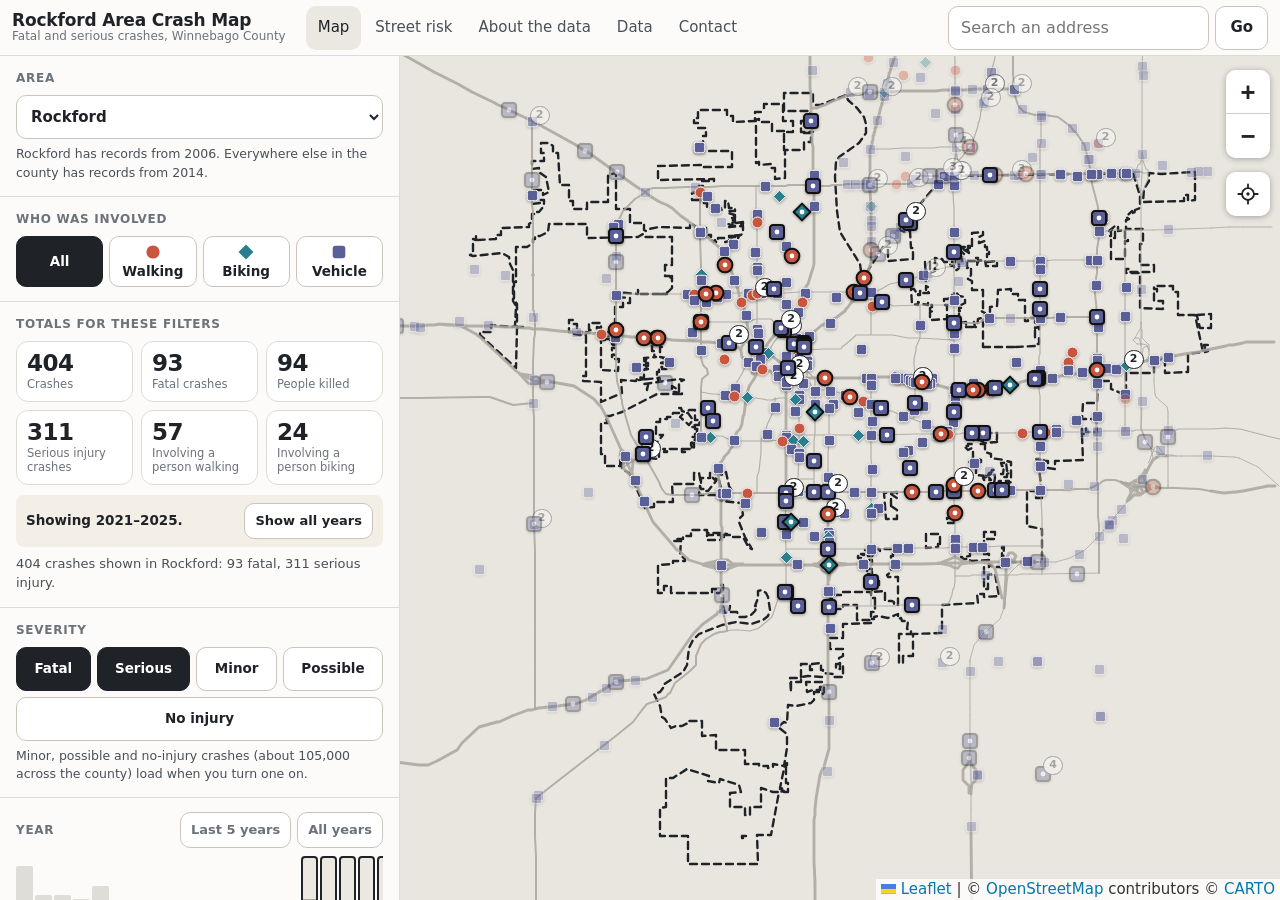
==== commit 6c5b1366: "Add files via upload social card" ====
--- a/index.html
+++ b/index.html
@@ -8,6 +8,14 @@
 <meta name="description" content="Fatal and serious-injury crashes in Rockford and Winnebago County, Illinois, from Illinois Department of Transportation crash data: Rockford 2006–2025, the rest of the county 2014–2025. An initiative of I Bike Rockford.">
 <meta property="og:title" content="Rockford Area Crash Map">
 <meta property="og:description" content="Fatal and serious-injury crashes in Rockford and Winnebago County, Illinois.">
+<meta property="og:type" content="website">
+<meta property="og:url" content="https://i-bike-rockford.github.io/rockford-area-crash-map/">
+<meta property="og:image" content="https://i-bike-rockford.github.io/rockford-area-crash-map/img/social-card.png">
+<meta property="og:image:width" content="1200">
+<meta property="og:image:height" content="630">
+<meta property="og:image:alt" content="Map of 825 fatal and serious injury crashes across Winnebago County, 2021 to 2025">
+<meta name="twitter:card" content="summary_large_image">
+<meta name="twitter:image" content="https://i-bike-rockford.github.io/rockford-area-crash-map/img/social-card.png">
 <link rel="icon" href="data:image/svg+xml,%3Csvg xmlns='http://www.w3.org/2000/svg' viewBox='0 0 32 32'%3E%3Ccircle cx='16' cy='16' r='12' fill='%23C8553D' stroke='%231f2328' stroke-width='3'/%3E%3Ccircle cx='16' cy='16' r='4' fill='white'/%3E%3C/svg%3E">
 <link rel="stylesheet" href="vendor/leaflet/leaflet.css">
 <link rel="stylesheet" href="css/style.css">
